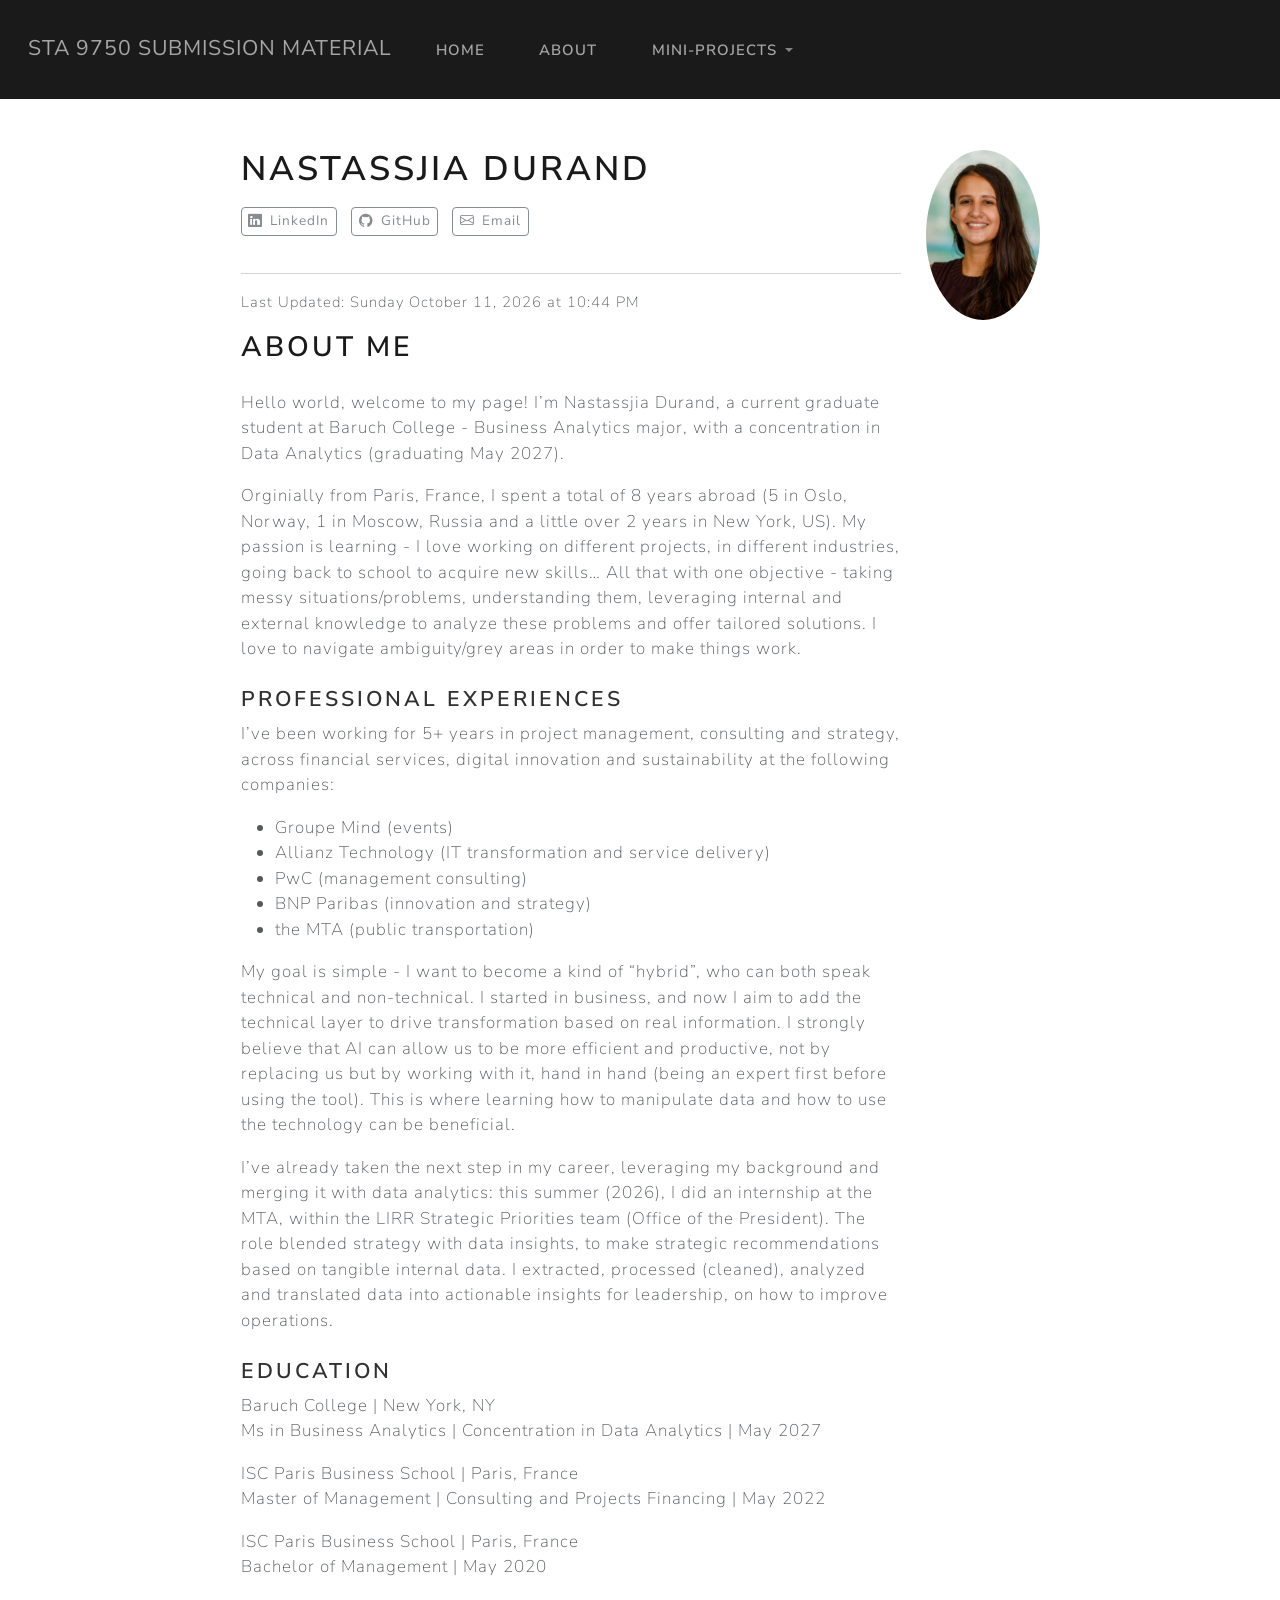
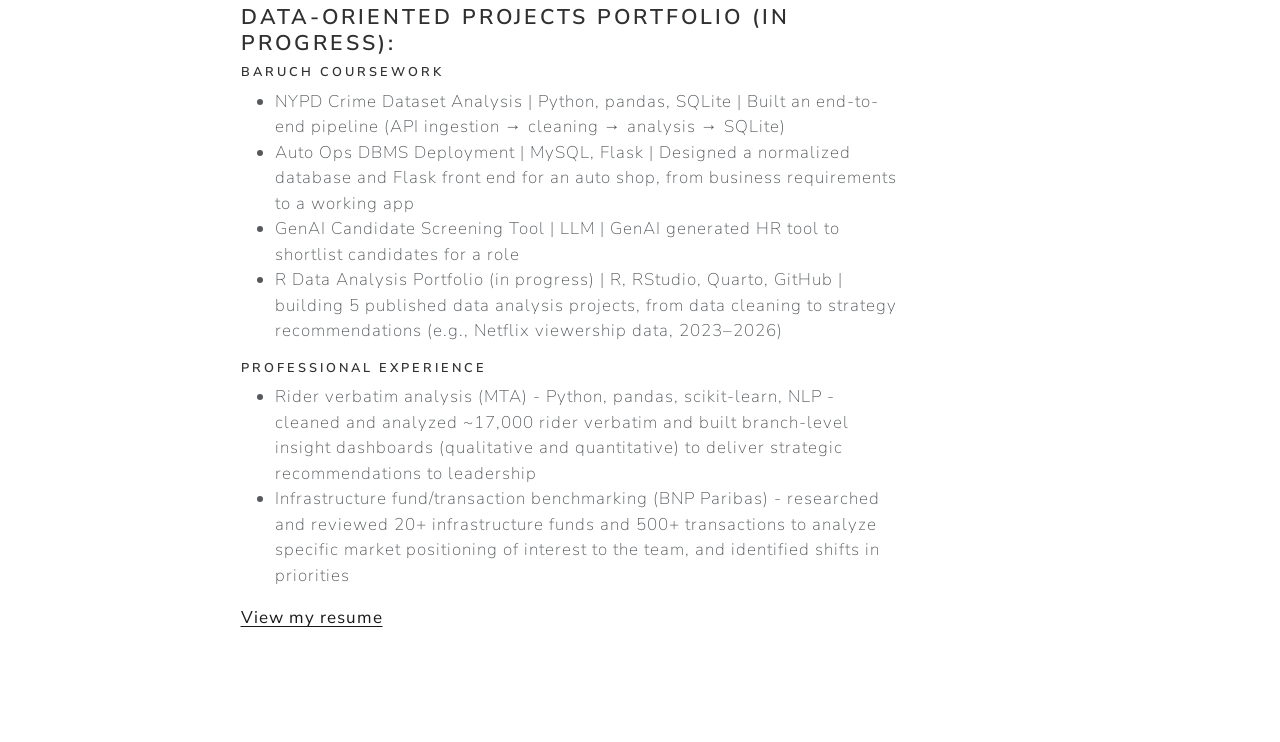
==== docs/about.html @ 4a9d37eb "Render all update" ====
<!DOCTYPE html>
<html xmlns="http://www.w3.org/1999/xhtml" lang="en" xml:lang="en"><head>

<meta charset="utf-8">
<meta name="generator" content="quarto-1.10.18">

<meta name="viewport" content="width=device-width, initial-scale=1.0, user-scalable=yes">


<title>Nastassjia Durand – STA 9750 Submission Material</title>
<style>
/* Default styles provided by pandoc.
** See https://pandoc.org/MANUAL.html#variables-for-html for config info.
*/
span.smallcaps{font-variant: small-caps;}
div.columns{display: flex; gap: 1.5em;}
div.column{flex: auto;}
@media screen {
div.columns{gap: min(4vw, 1.5em);}
div.column{overflow-x: auto;}
}
div.hanging-indent{margin-left: 1.5em; text-indent: -1.5em;}
ul.task-list{list-style: none;}
ul.task-list li input[type="checkbox"] {
  width: 0.8em;
  margin: 0 0.8em 0.2em -1em; /* quarto-specific, see https://github.com/quarto-dev/quarto-cli/issues/4556 */ 
  vertical-align: middle;
}
</style>


<script src="site_libs/quarto-nav/quarto-nav.js"></script>
<script src="site_libs/quarto-nav/headroom.min.js"></script>
<script src="site_libs/clipboard/clipboard.min.js"></script>
<script src="site_libs/quarto-search/autocomplete.umd.js"></script>
<script src="site_libs/quarto-search/fuse.min.js"></script>
<script src="site_libs/quarto-search/quarto-search.js"></script>
<meta name="quarto:offset" content="./">
<link href="./images/favicon.png" rel="icon" type="image/png">
<script src="site_libs/quarto-html/quarto.js" type="module"></script>
<script src="site_libs/quarto-html/tabsets/tabsets.js" type="module"></script>
<script src="site_libs/quarto-html/popper.min.js"></script>
<script src="site_libs/quarto-html/tippy.umd.min.js"></script>
<link href="site_libs/quarto-html/tippy.css" rel="stylesheet">
<link href="site_libs/quarto-html/quarto-syntax-highlighting-64a204ab8560d761af7679ceaba22944.css" rel="stylesheet" id="quarto-text-highlighting-styles">
<script src="site_libs/bootstrap/bootstrap.min.js"></script>
<link href="site_libs/bootstrap/bootstrap-icons.css" rel="stylesheet">
<link href="site_libs/bootstrap/bootstrap-8c4e51ebe7933603b7defc43fe25e84c.min.css" rel="stylesheet" append-hash="true" id="quarto-bootstrap" data-mode="light">
<script id="quarto-search-options" type="application/json">{
  "location": "navbar",
  "copy-button": false,
  "collapse-after": 3,
  "panel-placement": "end",
  "type": "overlay",
  "limit": 50,
  "keyboard-shortcut": [
    "f",
    "/",
    "s"
  ],
  "show-item-context": false,
  "language": {
    "search-no-results-text": "No results",
    "search-matching-documents-text": "matching documents",
    "search-copy-link-title": "Copy link to search",
    "search-hide-matches-text": "Hide additional matches",
    "search-more-match-text": "more match in this document",
    "search-more-matches-text": "more matches in this document",
    "search-clear-button-title": "Clear",
    "search-text-placeholder": "",
    "search-detached-cancel-button-title": "Cancel",
    "search-submit-button-title": "Submit",
    "search-label": "Search"
  }
}</script>
<style>
  strong, b { font-weight: 900; }
   h2.small-heading, h3.small-heading { font-size: 1.1rem !important; }
</style>


</head>

<body class="nav-fixed fullcontent quarto-light">

<div id="quarto-search-results"></div>
  <header id="quarto-header" class="headroom fixed-top">
    <nav class="navbar navbar-expand-lg " data-bs-theme="dark">
      <div class="navbar-container container-fluid">
      <div class="navbar-brand-container mx-auto">
    <a class="navbar-brand" href="./index.html">
    <span class="navbar-title">STA 9750 Submission Material</span>
    </a>
  </div>
          <button class="navbar-toggler" type="button" data-bs-toggle="collapse" data-bs-target="#navbarCollapse" aria-controls="navbarCollapse" role="menu" aria-expanded="false" aria-label="Toggle navigation" onclick="if (window.quartoToggleHeadroom) { window.quartoToggleHeadroom(); }">
  <span class="navbar-toggler-icon"></span>
</button>
          <div class="collapse navbar-collapse" id="navbarCollapse">
            <ul class="navbar-nav navbar-nav-scroll me-auto">
  <li class="nav-item">
    <a class="nav-link" href="./index.html"> 
<span class="menu-text">Home</span></a>
  </li>  
  <li class="nav-item">
    <a class="nav-link active" href="./about.html" aria-current="page"> 
<span class="menu-text">About</span></a>
  </li>  
  <li class="nav-item dropdown ">
    <a class="nav-link dropdown-toggle" href="#" id="nav-menu-mini-projects" role="link" data-bs-toggle="dropdown" aria-expanded="false">
 <span class="menu-text">Mini-Projects</span>
    </a>
    <ul class="dropdown-menu" aria-labelledby="nav-menu-mini-projects">    
        <li>
    <a class="dropdown-item" href="./mp01.html">
 <span class="dropdown-text">Mini-Project 1</span></a>
  </li>  
        <li>
    <a class="dropdown-item" href="./mp02.html">
 <span class="dropdown-text">Mini-Project 2</span></a>
  </li>  
        <li>
    <a class="dropdown-item" href="./mp03.html">
 <span class="dropdown-text">Mini-Project 3</span></a>
  </li>  
        <li>
    <a class="dropdown-item" href="./mp04.html">
 <span class="dropdown-text">Mini-Project 4</span></a>
  </li>  
    </ul>
  </li>
</ul>
          </div> <!-- /navcollapse -->
            <div class="quarto-navbar-tools">
</div>
      </div> <!-- /container-fluid -->
    </nav>
</header>
<!-- content -->
<div id="quarto-content" class="quarto-container page-columns page-rows-contents page-layout-article page-navbar">
<!-- sidebar -->
<!-- margin-sidebar -->
    
<!-- main -->
<div class="quarto-about-solana column-body">
  <div class="about-entity">
    <div class="entity-contents">
      <header id="title-block-header" class="quarto-title-block default">
<div class="quarto-title">
<h1 class="title">Nastassjia Durand</h1>
</div>
<div class="quarto-title-meta">
  </div>
</header> <div class="about-links">
  <a href="https://www.linkedin.com/in/nastassjiadurand" class="about-link" rel="" target="">
    <i class="bi bi-linkedin"></i>
     <span class="about-link-text">LinkedIn</span>
  </a>
  <a href="https://github.com/nd-10036" class="about-link" rel="" target="">
    <i class="bi bi-github"></i>
     <span class="about-link-text">GitHub</span>
  </a>
  <a href="mailto:nasta.durand@gmail.com" class="about-link" rel="" target="">
    <i class="bi bi-envelope"></i>
     <span class="about-link-text">Email</span>
  </a>
</div>
      <div class="about-contents"><main class="content" id="quarto-document-content">
<hr>
<div class="small">
<p>Last Updated: Sunday October 11, 2026 at 10:44 PM</p>
</div>
<section id="about-me" class="level2" style="text-align: left">
<h2 data-anchor-id="about-me">About me</h2>
<p>Hello world, welcome to my page! I’m Nastassjia Durand, a current graduate student at Baruch College - Business Analytics major, with a concentration in Data Analytics (graduating May 2027).</p>
<p>Orginially from Paris, France, I spent a total of 8 years abroad (5 in Oslo, Norway, 1 in Moscow, Russia and a little over 2 years in New York, US). My passion is learning - I love working on different projects, in different industries, going back to school to acquire new skills… All that with one objective - taking messy situations/problems, understanding them, leveraging internal and external knowledge to analyze these problems and offer tailored solutions. I love to navigate ambiguity/grey areas in order to make things work.</p>
<section id="professional-experiences" class="level4">
<h4 data-anchor-id="professional-experiences">Professional experiences</h4>
<p>I’ve been working for 5+ years in project management, consulting and strategy, across financial services, digital innovation and sustainability at the following companies:</p>
<ul>
<li>Groupe Mind (events)<br>
</li>
<li>Allianz Technology (IT transformation and service delivery)<br>
</li>
<li>PwC (management consulting)<br>
</li>
<li>BNP Paribas (innovation and strategy)<br>
</li>
<li>the MTA (public transportation)<br>
</li>
</ul>
<p>My goal is simple - I want to become a kind of “hybrid”, who can both speak technical and non-technical. I started in business, and now I aim to add the technical layer to drive transformation based on real information. I strongly believe that AI can allow us to be more efficient and productive, not by replacing us but by working with it, hand in hand (being an expert first before using the tool). This is where learning how to manipulate data and how to use the technology can be beneficial.</p>
<p>I’ve already taken the next step in my career, leveraging my background and merging it with data analytics: this summer (2026), I did an internship at the MTA, within the LIRR Strategic Priorities team (Office of the President). The role blended strategy with data insights, to make strategic recommendations based on tangible internal data. I extracted, processed (cleaned), analyzed and translated data into actionable insights for leadership, on how to improve operations.</p>
</section>
<section id="education" class="level4">
<h4 data-anchor-id="education">Education</h4>
<p>Baruch College | New York, NY<br>
Ms in Business Analytics | Concentration in Data Analytics | May 2027</p>
<p>ISC Paris Business School | Paris, France<br>
Master of Management | Consulting and Projects Financing | May 2022</p>
<p>ISC Paris Business School | Paris, France<br>
Bachelor of Management | May 2020</p>
</section>
<section id="data-oriented-projects-portfolio-in-progress" class="level4">
<h4 data-anchor-id="data-oriented-projects-portfolio-in-progress">Data-Oriented Projects Portfolio (in progress):</h4>
<section id="baruch-coursework" class="level6">
<h6 data-anchor-id="baruch-coursework">Baruch Coursework</h6>
<ul>
<li>NYPD Crime Dataset Analysis | Python, pandas, SQLite | Built an end-to-end pipeline (API ingestion → cleaning → analysis → SQLite)<br>
</li>
<li>Auto Ops DBMS Deployment | MySQL, Flask | Designed a normalized database and Flask front end for an auto shop, from business requirements to a working app<br>
</li>
<li>GenAI Candidate Screening Tool | LLM | GenAI generated HR tool to shortlist candidates for a role<br>
</li>
<li>R Data Analysis Portfolio (in progress) | R, RStudio, Quarto, GitHub | building 5 published data analysis projects, from data cleaning to strategy recommendations (e.g., Netflix viewership data, 2023–2026)</li>
</ul>
</section>
<section id="professional-experience" class="level6">
<h6 data-anchor-id="professional-experience">Professional Experience</h6>
<ul>
<li>Rider verbatim analysis (MTA) - Python, pandas, scikit-learn, NLP - cleaned and analyzed ~17,000 rider verbatim and built branch-level insight dashboards (qualitative and quantitative) to deliver strategic recommendations to leadership<br>
</li>
<li>Infrastructure fund/transaction benchmarking (BNP Paribas) - researched and reviewed 20+ infrastructure funds and 500+ transactions to analyze specific market positioning of interest to the team, and identified shifts in priorities<br>
</li>
</ul>
<p><a href="https://drive.google.com/file/d/1dnv0r7P2SC_PIpQ0gcT9UW98lH2Nr4CN/view?usp=sharing">View my resume</a></p>
</section>
</section>
</section>


</main></div>
    </div>
    <img src="images/headshot.jpg" class="about-image
  round " style="height: 10em; width: 10em;">
  </div>
</div>
 <!-- /main -->
<script id="quarto-html-after-body" type="application/javascript">
  window.document.addEventListener("DOMContentLoaded", function (event) {
    const isCodeAnnotation = (el) => {
      for (const clz of el.classList) {
        if (clz.startsWith('code-annotation-')) {                     
          return true;
        }
      }
      return false;
    }
    const onCopySuccess = function(e) {
      // button target
      const button = e.trigger;
      // don't keep focus
      button.blur();
      // flash "checked"
      button.classList.add('code-copy-button-checked');
      var currentTitle = button.getAttribute("title");
      button.setAttribute("title", "Copied!");
      let tooltip;
      if (window.bootstrap) {
        button.setAttribute("data-bs-toggle", "tooltip");
        button.setAttribute("data-bs-placement", "left");
        button.setAttribute("data-bs-title", "Copied!");
        tooltip = new bootstrap.Tooltip(button, 
          { trigger: "manual", 
            customClass: "code-copy-button-tooltip",
            offset: [0, -8]});
        tooltip.show();    
      }
      setTimeout(function() {
        if (tooltip) {
          tooltip.hide();
          button.removeAttribute("data-bs-title");
          button.removeAttribute("data-bs-toggle");
          button.removeAttribute("data-bs-placement");
        }
        button.setAttribute("title", currentTitle);
        button.classList.remove('code-copy-button-checked');
      }, 1000);
      // clear code selection
      e.clearSelection();
    }
    const getTextToCopy = function(trigger) {
      const outerScaffold = trigger.parentElement.cloneNode(true);
      const codeEl = outerScaffold.querySelector('code');
      for (const childEl of codeEl.children) {
        if (isCodeAnnotation(childEl)) {
          childEl.remove();
        }
      }
      return codeEl.innerText;
    }
    const clipboard = new window.ClipboardJS('.code-copy-button:not([data-in-quarto-modal])', {
      text: getTextToCopy
    });
    clipboard.on('success', onCopySuccess);
    if (window.document.getElementById('quarto-embedded-source-code-modal')) {
      const clipboardModal = new window.ClipboardJS('.code-copy-button[data-in-quarto-modal]', {
        text: getTextToCopy,
        container: window.document.getElementById('quarto-embedded-source-code-modal')
      });
      clipboardModal.on('success', onCopySuccess);
    }
      var localhostRegex = new RegExp(/^(?:http|https):\/\/localhost\:?[0-9]*\//);
      var mailtoRegex = new RegExp(/^mailto:/);
        var filterRegex = new RegExp("https:\/\/nd-10036\.github\.io\/STA9750-2026-FALL\/");
      var isInternal = (href) => {
          return filterRegex.test(href) || localhostRegex.test(href) || mailtoRegex.test(href);
      }
      // Inspect non-navigation links and adorn them if external
     var links = window.document.querySelectorAll('a[href]:not(.nav-link):not(.navbar-brand):not(.toc-action):not(.sidebar-link):not(.sidebar-item-toggle):not(.pagination-link):not(.no-external):not([aria-hidden]):not(.dropdown-item):not(.quarto-navigation-tool):not(.about-link)');
      for (var i=0; i<links.length; i++) {
        const link = links[i];
        if (!isInternal(link.href)) {
          // undo the damage that might have been done by quarto-nav.js in the case of
          // links that we want to consider external
          if (link.dataset.originalHref !== undefined) {
            link.href = link.dataset.originalHref;
          }
        }
      }
    function tippyHover(el, contentFn, onTriggerFn, onUntriggerFn) {
      const config = {
        allowHTML: true,
        maxWidth: 500,
        delay: 100,
        arrow: false,
        appendTo: function(el) {
            return el.parentElement;
        },
        interactive: true,
        interactiveBorder: 10,
        theme: 'quarto',
        placement: 'bottom-start',
      };
      if (contentFn) {
        config.content = contentFn;
      }
      if (onTriggerFn) {
        config.onTrigger = onTriggerFn;
      }
      if (onUntriggerFn) {
        config.onUntrigger = onUntriggerFn;
      }
      window.tippy(el, config); 
    }
    const noterefs = window.document.querySelectorAll('a[role="doc-noteref"]');
    for (var i=0; i<noterefs.length; i++) {
      const ref = noterefs[i];
      tippyHover(ref, function() {
        // use id or data attribute instead here
        let href = ref.getAttribute('data-footnote-href') || ref.getAttribute('href');
        try { href = new URL(href).hash; } catch {}
        const id = href.replace(/^#\/?/, "");
        const note = window.document.getElementById(id);
        if (note) {
          return note.innerHTML;
        } else {
          return "";
        }
      });
    }
    const xrefs = window.document.querySelectorAll('a.quarto-xref');
    const processXRef = (id, note) => {
      // Strip column container classes
      const stripColumnClz = (el) => {
        el.classList.remove("page-full", "page-columns");
        if (el.children) {
          for (const child of el.children) {
            stripColumnClz(child);
          }
        }
      }
      stripColumnClz(note)
      if (id === null || id.startsWith('sec-')) {
        // Special case sections, only their first couple elements
        const container = document.createElement("div");
        if (note.children && note.children.length > 2) {
          container.appendChild(note.children[0].cloneNode(true));
          for (let i = 1; i < note.children.length; i++) {
            const child = note.children[i];
            if (child.tagName === "P" && child.innerText === "") {
              continue;
            } else {
              container.appendChild(child.cloneNode(true));
              break;
            }
          }
          if (window.Quarto?.typesetMath) {
            window.Quarto.typesetMath(container);
          }
          return container.innerHTML
        } else {
          if (window.Quarto?.typesetMath) {
            window.Quarto.typesetMath(note);
          }
          return note.innerHTML;
        }
      } else {
        // Remove any anchor links if they are present
        const anchorLink = note.querySelector('a.anchorjs-link');
        if (anchorLink) {
          anchorLink.remove();
        }
        if (window.Quarto?.typesetMath) {
          window.Quarto.typesetMath(note);
        }
        if (note.classList.contains("callout")) {
          return note.outerHTML;
        } else {
          return note.innerHTML;
        }
      }
    }
    for (var i=0; i<xrefs.length; i++) {
      const xref = xrefs[i];
      tippyHover(xref, undefined, function(instance) {
        instance.disable();
        let url = xref.getAttribute('href');
        let hash = undefined; 
        if (url.startsWith('#')) {
          hash = url;
        } else {
          try { hash = new URL(url).hash; } catch {}
        }
        if (hash) {
          const id = hash.replace(/^#\/?/, "");
          const note = window.document.getElementById(id);
          if (note !== null) {
            try {
              const html = processXRef(id, note.cloneNode(true));
              instance.setContent(html);
            } finally {
              instance.enable();
              instance.show();
            }
          } else {
            // See if we can fetch this
            fetch(url.split('#')[0])
            .then(res => res.text())
            .then(html => {
              const parser = new DOMParser();
              const htmlDoc = parser.parseFromString(html, "text/html");
              const note = htmlDoc.getElementById(id);
              if (note !== null) {
                const html = processXRef(id, note);
                instance.setContent(html);
              } 
            }).finally(() => {
              instance.enable();
              instance.show();
            });
          }
        } else {
          // See if we can fetch a full url (with no hash to target)
          // This is a special case and we should probably do some content thinning / targeting
          fetch(url)
          .then(res => res.text())
          .then(html => {
            const parser = new DOMParser();
            const htmlDoc = parser.parseFromString(html, "text/html");
            const note = htmlDoc.querySelector('main.content');
            if (note !== null) {
              // This should only happen for chapter cross references
              // (since there is no id in the URL)
              // remove the first header
              if (note.children.length > 0 && note.children[0].tagName === "HEADER") {
                note.children[0].remove();
              }
              const html = processXRef(null, note);
              instance.setContent(html);
            } 
          }).finally(() => {
            instance.enable();
            instance.show();
          });
        }
      }, function(instance) {
      });
    }
        let selectedAnnoteEl;
        const selectorForAnnotation = ( cell, annotation) => {
          let cellAttr = 'data-code-cell="' + cell + '"';
          let lineAttr = 'data-code-annotation="' +  annotation + '"';
          const selector = 'span[' + cellAttr + '][' + lineAttr + ']';
          return selector;
        }
        const selectCodeLines = (annoteEl) => {
          const doc = window.document;
          const targetCell = annoteEl.getAttribute("data-target-cell");
          const targetAnnotation = annoteEl.getAttribute("data-target-annotation");
          const annoteSpan = window.document.querySelector(selectorForAnnotation(targetCell, targetAnnotation));
          const lines = annoteSpan.getAttribute("data-code-lines").split(",");
          const lineIds = lines.map((line) => {
            return targetCell + "-" + line;
          })
          let top = null;
          let height = null;
          let parent = null;
          if (lineIds.length > 0) {
              //compute the position of the single el (top and bottom and make a div)
              const el = window.document.getElementById(lineIds[0]);
              top = el.offsetTop;
              height = el.offsetHeight;
              parent = el.parentElement.parentElement;
            if (lineIds.length > 1) {
              const lastEl = window.document.getElementById(lineIds[lineIds.length - 1]);
              const bottom = lastEl.offsetTop + lastEl.offsetHeight;
              height = bottom - top;
            }
            if (top !== null && height !== null && parent !== null) {
              // cook up a div (if necessary) and position it 
              let div = window.document.getElementById("code-annotation-line-highlight");
              if (div === null) {
                div = window.document.createElement("div");
                div.setAttribute("id", "code-annotation-line-highlight");
                div.style.position = 'absolute';
                parent.appendChild(div);
              }
              div.style.top = top - 2 + "px";
              div.style.height = height + 4 + "px";
              div.style.left = 0;
              let gutterDiv = window.document.getElementById("code-annotation-line-highlight-gutter");
              if (gutterDiv === null) {
                gutterDiv = window.document.createElement("div");
                gutterDiv.setAttribute("id", "code-annotation-line-highlight-gutter");
                gutterDiv.style.position = 'absolute';
                const codeCell = window.document.getElementById(targetCell);
                const gutter = codeCell.querySelector('.code-annotation-gutter');
                gutter.appendChild(gutterDiv);
              }
              gutterDiv.style.top = top - 2 + "px";
              gutterDiv.style.height = height + 4 + "px";
            }
            selectedAnnoteEl = annoteEl;
          }
        };
        const unselectCodeLines = () => {
          const elementsIds = ["code-annotation-line-highlight", "code-annotation-line-highlight-gutter"];
          elementsIds.forEach((elId) => {
            const div = window.document.getElementById(elId);
            if (div) {
              div.remove();
            }
          });
          selectedAnnoteEl = undefined;
        };
          // Handle positioning of the toggle
      window.addEventListener(
        "resize",
        throttle(() => {
          elRect = undefined;
          if (selectedAnnoteEl) {
            selectCodeLines(selectedAnnoteEl);
          }
        }, 10)
      );
      function throttle(fn, ms) {
      let throttle = false;
      let timer;
        return (...args) => {
          if(!throttle) { // first call gets through
              fn.apply(this, args);
              throttle = true;
          } else { // all the others get throttled
              if(timer) clearTimeout(timer); // cancel #2
              timer = setTimeout(() => {
                fn.apply(this, args);
                timer = throttle = false;
              }, ms);
          }
        };
      }
        // Attach click handler to the DT
        const annoteDls = window.document.querySelectorAll('dt[data-target-cell]');
        for (const annoteDlNode of annoteDls) {
          annoteDlNode.addEventListener('click', (event) => {
            const clickedEl = event.target;
            if (clickedEl !== selectedAnnoteEl) {
              unselectCodeLines();
              const activeEl = window.document.querySelector('dt[data-target-cell].code-annotation-active');
              if (activeEl) {
                activeEl.classList.remove('code-annotation-active');
              }
              selectCodeLines(clickedEl);
              clickedEl.classList.add('code-annotation-active');
            } else {
              // Unselect the line
              unselectCodeLines();
              clickedEl.classList.remove('code-annotation-active');
            }
          });
        }
    const findCites = (el) => {
      const parentEl = el.parentElement;
      if (parentEl) {
        const cites = parentEl.dataset.cites;
        if (cites) {
          return {
            el,
            cites: cites.split(' ')
          };
        } else {
          return findCites(el.parentElement)
        }
      } else {
        return undefined;
      }
    };
    var bibliorefs = window.document.querySelectorAll('a[role="doc-biblioref"]');
    for (var i=0; i<bibliorefs.length; i++) {
      const ref = bibliorefs[i];
      const citeInfo = findCites(ref);
      if (citeInfo) {
        tippyHover(citeInfo.el, function() {
          var popup = window.document.createElement('div');
          citeInfo.cites.forEach(function(cite) {
            var citeDiv = window.document.createElement('div');
            citeDiv.classList.add('hanging-indent');
            citeDiv.classList.add('csl-entry');
            var biblioDiv = window.document.getElementById('ref-' + cite);
            if (biblioDiv) {
              citeDiv.innerHTML = biblioDiv.innerHTML;
            }
            popup.appendChild(citeDiv);
          });
          return popup.innerHTML;
        });
      }
    }
  });
  </script>
</div> <!-- /content -->




</body></html>
---- docs/site_libs/quarto-html/tippy.css ----
.tippy-box[data-animation=fade][data-state=hidden]{opacity:0}[data-tippy-root]{max-width:calc(100vw - 10px)}.tippy-box{position:relative;background-color:#333;color:#fff;border-radius:4px;font-size:14px;line-height:1.4;white-space:normal;outline:0;transition-property:transform,visibility,opacity}.tippy-box[data-placement^=top]>.tippy-arrow{bottom:0}.tippy-box[data-placement^=top]>.tippy-arrow:before{bottom:-7px;left:0;border-width:8px 8px 0;border-top-color:initial;transform-origin:center top}.tippy-box[data-placement^=bottom]>.tippy-arrow{top:0}.tippy-box[data-placement^=bottom]>.tippy-arrow:before{top:-7px;left:0;border-width:0 8px 8px;border-bottom-color:initial;transform-origin:center bottom}.tippy-box[data-placement^=left]>.tippy-arrow{right:0}.tippy-box[data-placement^=left]>.tippy-arrow:before{border-width:8px 0 8px 8px;border-left-color:initial;right:-7px;transform-origin:center left}.tippy-box[data-placement^=right]>.tippy-arrow{left:0}.tippy-box[data-placement^=right]>.tippy-arrow:before{left:-7px;border-width:8px 8px 8px 0;border-right-color:initial;transform-origin:center right}.tippy-box[data-inertia][data-state=visible]{transition-timing-function:cubic-bezier(.54,1.5,.38,1.11)}.tippy-arrow{width:16px;height:16px;color:#333}.tippy-arrow:before{content:"";position:absolute;border-color:transparent;border-style:solid}.tippy-content{position:relative;padding:5px 9px;z-index:1}
---- docs/site_libs/quarto-html/quarto-syntax-highlighting-64a204ab8560d761af7679ceaba22944.css ----
/* quarto syntax highlight colors */
:root {
  --quarto-hl-ot-color: #003B4F;
  --quarto-hl-at-color: #657422;
  --quarto-hl-ss-color: #20794D;
  --quarto-hl-an-color: #5E5E5E;
  --quarto-hl-fu-color: #4758AB;
  --quarto-hl-st-color: #20794D;
  --quarto-hl-cf-color: #003B4F;
  --quarto-hl-op-color: #5E5E5E;
  --quarto-hl-er-color: #AD0000;
  --quarto-hl-bn-color: #AD0000;
  --quarto-hl-al-color: #AD0000;
  --quarto-hl-va-color: #111111;
  --quarto-hl-bu-color: inherit;
  --quarto-hl-ex-color: inherit;
  --quarto-hl-pp-color: #AD0000;
  --quarto-hl-in-color: #5E5E5E;
  --quarto-hl-vs-color: #20794D;
  --quarto-hl-wa-color: #5E5E5E;
  --quarto-hl-do-color: #5E5E5E;
  --quarto-hl-im-color: #00769E;
  --quarto-hl-ch-color: #20794D;
  --quarto-hl-dt-color: #AD0000;
  --quarto-hl-fl-color: #AD0000;
  --quarto-hl-co-color: #5E5E5E;
  --quarto-hl-cv-color: #5E5E5E;
  --quarto-hl-cn-color: #8f5902;
  --quarto-hl-sc-color: #5E5E5E;
  --quarto-hl-dv-color: #AD0000;
  --quarto-hl-kw-color: #003B4F;
}

/* other quarto variables */
:root {
  --quarto-font-monospace: SFMono-Regular, Menlo, Monaco, Consolas, "Liberation Mono", "Courier New", monospace;
}

/* syntax highlight based on Pandoc's rules */
pre > code.sourceCode > span {
  color: #003B4F;
}

code.sourceCode > span {
  color: #003B4F;
}

div.sourceCode,
div.sourceCode pre.sourceCode {
  color: #003B4F;
}

/* Normal */
code span {
  color: #003B4F;
}

/* Alert */
code span.al {
  color: #AD0000;
  font-style: inherit;
}

/* Annotation */
code span.an {
  color: #5E5E5E;
  font-style: inherit;
}

/* Attribute */
code span.at {
  color: #657422;
  font-style: inherit;
}

/* BaseN */
code span.bn {
  color: #AD0000;
  font-style: inherit;
}

/* BuiltIn */
code span.bu {
  font-style: inherit;
}

/* ControlFlow */
code span.cf {
  color: #003B4F;
  font-weight: bold;
  font-style: inherit;
}

/* Char */
code span.ch {
  color: #20794D;
  font-style: inherit;
}

/* Constant */
code span.cn {
  color: #8f5902;
  font-style: inherit;
}

/* Comment */
code span.co {
  color: #5E5E5E;
  font-style: inherit;
}

/* CommentVar */
code span.cv {
  color: #5E5E5E;
  font-style: italic;
}

/* Documentation */
code span.do {
  color: #5E5E5E;
  font-style: italic;
}

/* DataType */
code span.dt {
  color: #AD0000;
  font-style: inherit;
}

/* DecVal */
code span.dv {
  color: #AD0000;
  font-style: inherit;
}

/* Error */
code span.er {
  color: #AD0000;
  font-style: inherit;
}

/* Extension */
code span.ex {
  font-style: inherit;
}

/* Float */
code span.fl {
  color: #AD0000;
  font-style: inherit;
}

/* Function */
code span.fu {
  color: #4758AB;
  font-style: inherit;
}

/* Import */
code span.im {
  color: #00769E;
  font-style: inherit;
}

/* Information */
code span.in {
  color: #5E5E5E;
  font-style: inherit;
}

/* Keyword */
code span.kw {
  color: #003B4F;
  font-weight: bold;
  font-style: inherit;
}

/* Operator */
code span.op {
  color: #5E5E5E;
  font-style: inherit;
}

/* Other */
code span.ot {
  color: #003B4F;
  font-style: inherit;
}

/* Preprocessor */
code span.pp {
  color: #AD0000;
  font-style: inherit;
}

/* SpecialChar */
code span.sc {
  color: #5E5E5E;
  font-style: inherit;
}

/* SpecialString */
code span.ss {
  color: #20794D;
  font-style: inherit;
}

/* String */
code span.st {
  color: #20794D;
  font-style: inherit;
}

/* Variable */
code span.va {
  color: #111111;
  font-style: inherit;
}

/* VerbatimString */
code span.vs {
  color: #20794D;
  font-style: inherit;
}

/* Warning */
code span.wa {
  color: #5E5E5E;
  font-style: italic;
}

.prevent-inlining {
  content: "</";
}

/*# sourceMappingURL=9d8d5bb603a83b8298b89080a598c93b.css.map */
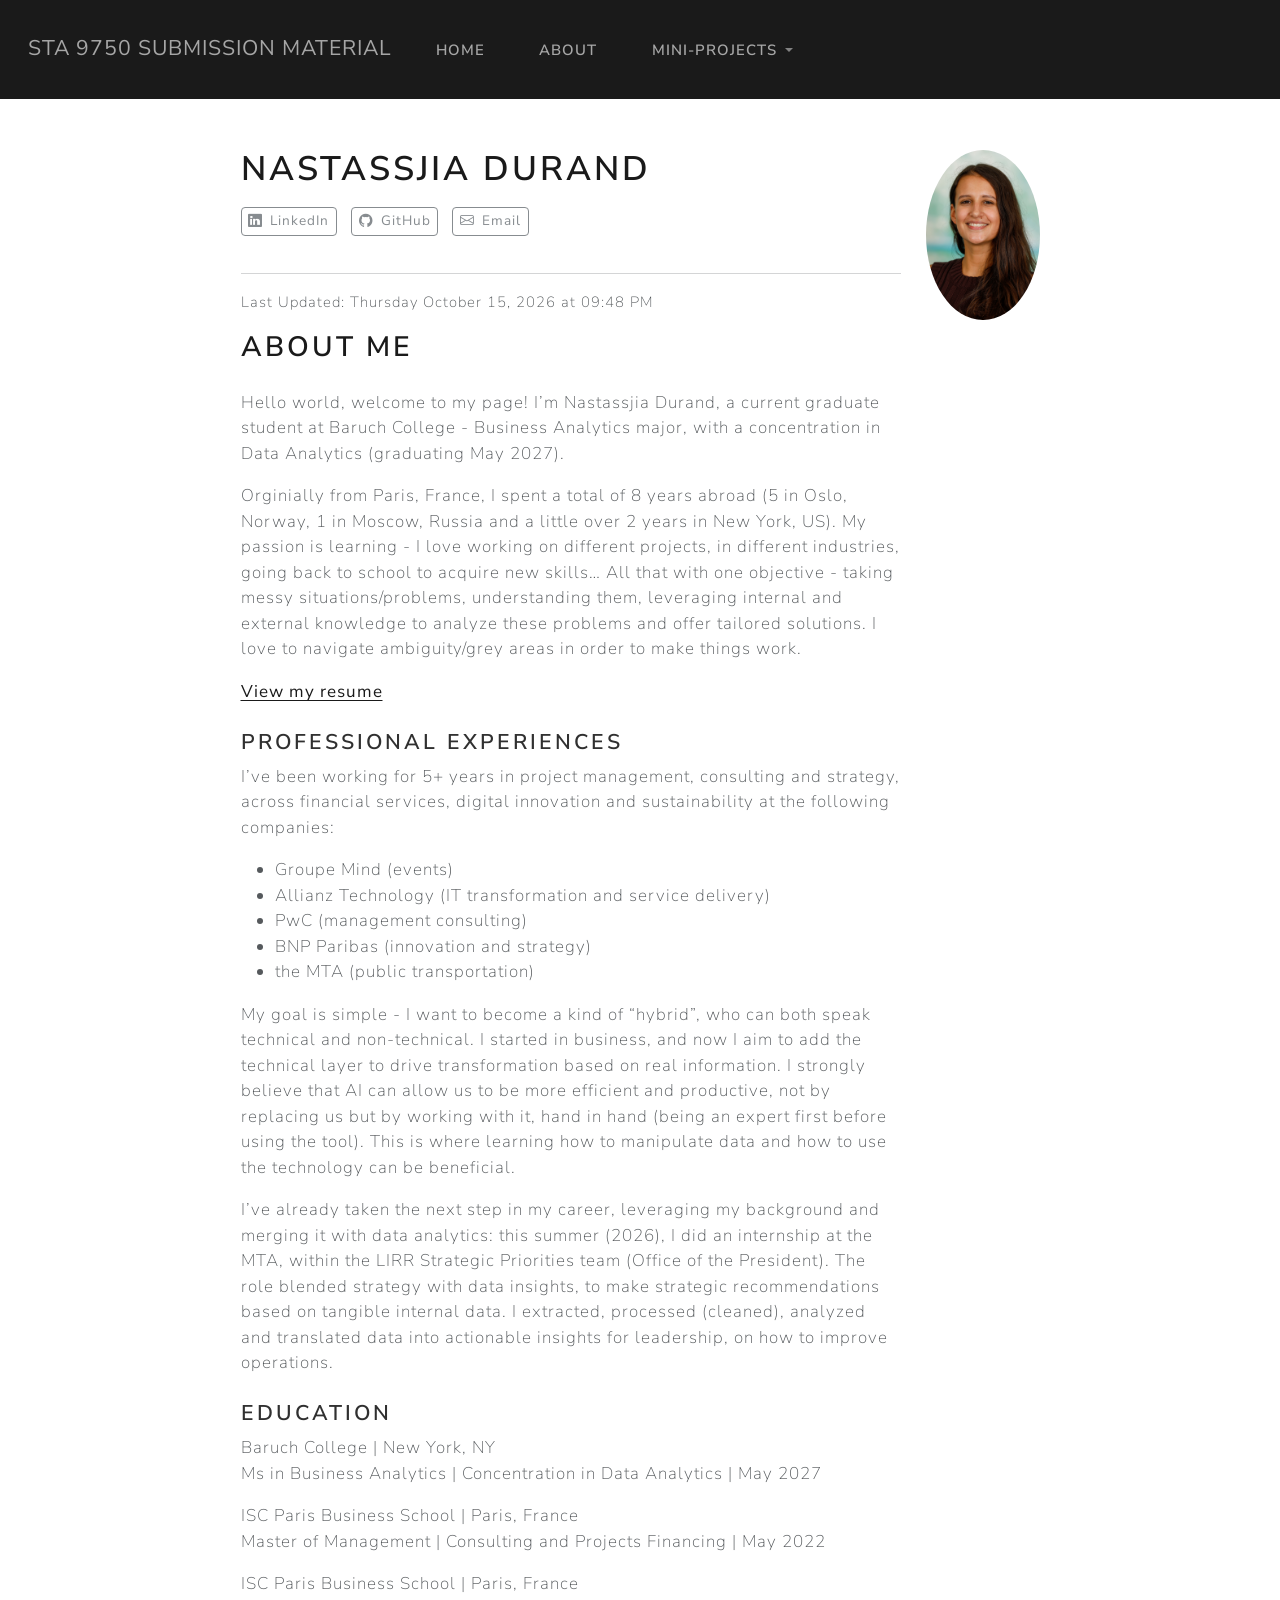
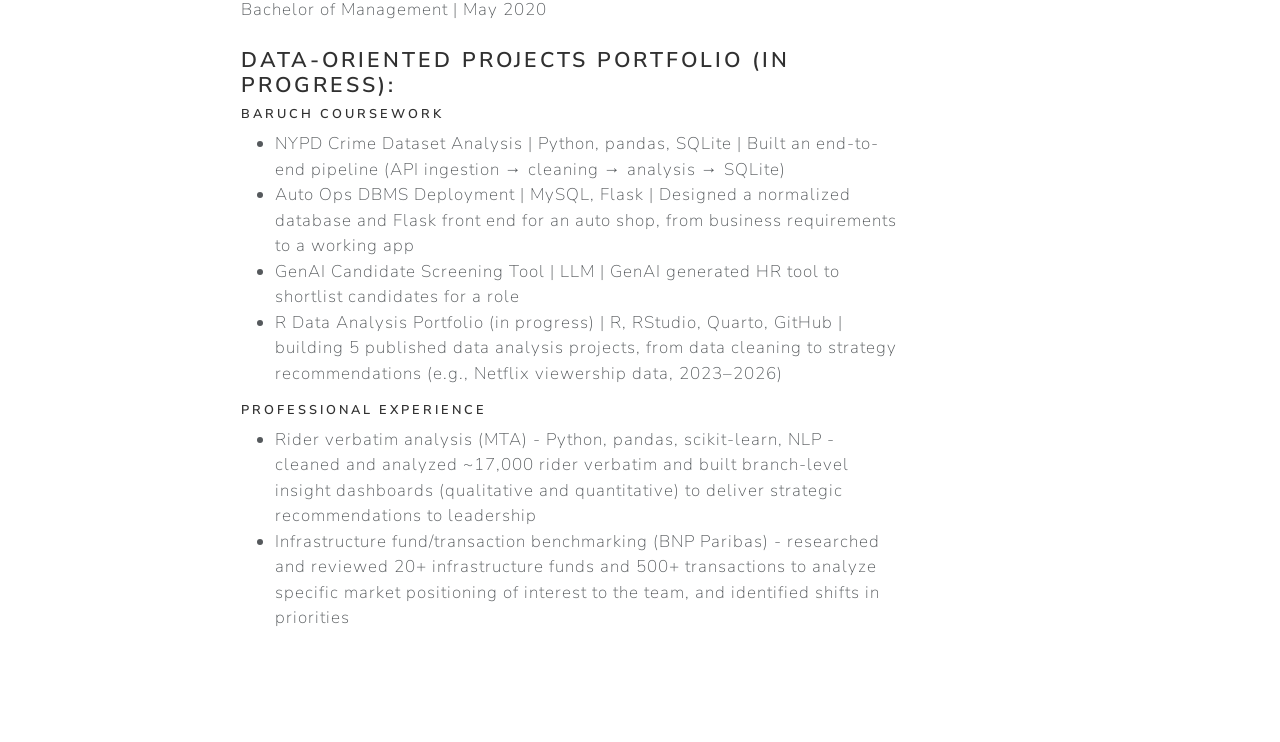
==== commit 73b4c347: "Upated index and leftovers" ====
--- a/docs/about.html
+++ b/docs/about.html
@@ -167,12 +167,13 @@
       <div class="about-contents"><main class="content" id="quarto-document-content">
 <hr>
 <div class="small">
-<p>Last Updated: Sunday October 11, 2026 at 10:44 PM</p>
+<p>Last Updated: Thursday October 15, 2026 at 09:48 PM</p>
 </div>
 <section id="about-me" class="level2" style="text-align: left">
 <h2 data-anchor-id="about-me">About me</h2>
 <p>Hello world, welcome to my page! I’m Nastassjia Durand, a current graduate student at Baruch College - Business Analytics major, with a concentration in Data Analytics (graduating May 2027).</p>
 <p>Orginially from Paris, France, I spent a total of 8 years abroad (5 in Oslo, Norway, 1 in Moscow, Russia and a little over 2 years in New York, US). My passion is learning - I love working on different projects, in different industries, going back to school to acquire new skills… All that with one objective - taking messy situations/problems, understanding them, leveraging internal and external knowledge to analyze these problems and offer tailored solutions. I love to navigate ambiguity/grey areas in order to make things work.</p>
+<p><a href="https://drive.google.com/file/d/1dnv0r7P2SC_PIpQ0gcT9UW98lH2Nr4CN/view?usp=sharing">View my resume</a></p>
 <section id="professional-experiences" class="level4">
 <h4 data-anchor-id="professional-experiences">Professional experiences</h4>
 <p>I’ve been working for 5+ years in project management, consulting and strategy, across financial services, digital innovation and sustainability at the following companies:</p>
@@ -222,7 +223,6 @@
 <li>Infrastructure fund/transaction benchmarking (BNP Paribas) - researched and reviewed 20+ infrastructure funds and 500+ transactions to analyze specific market positioning of interest to the team, and identified shifts in priorities<br>
 </li>
 </ul>
-<p><a href="https://drive.google.com/file/d/1dnv0r7P2SC_PIpQ0gcT9UW98lH2Nr4CN/view?usp=sharing">View my resume</a></p>
 </section>
 </section>
 </section>
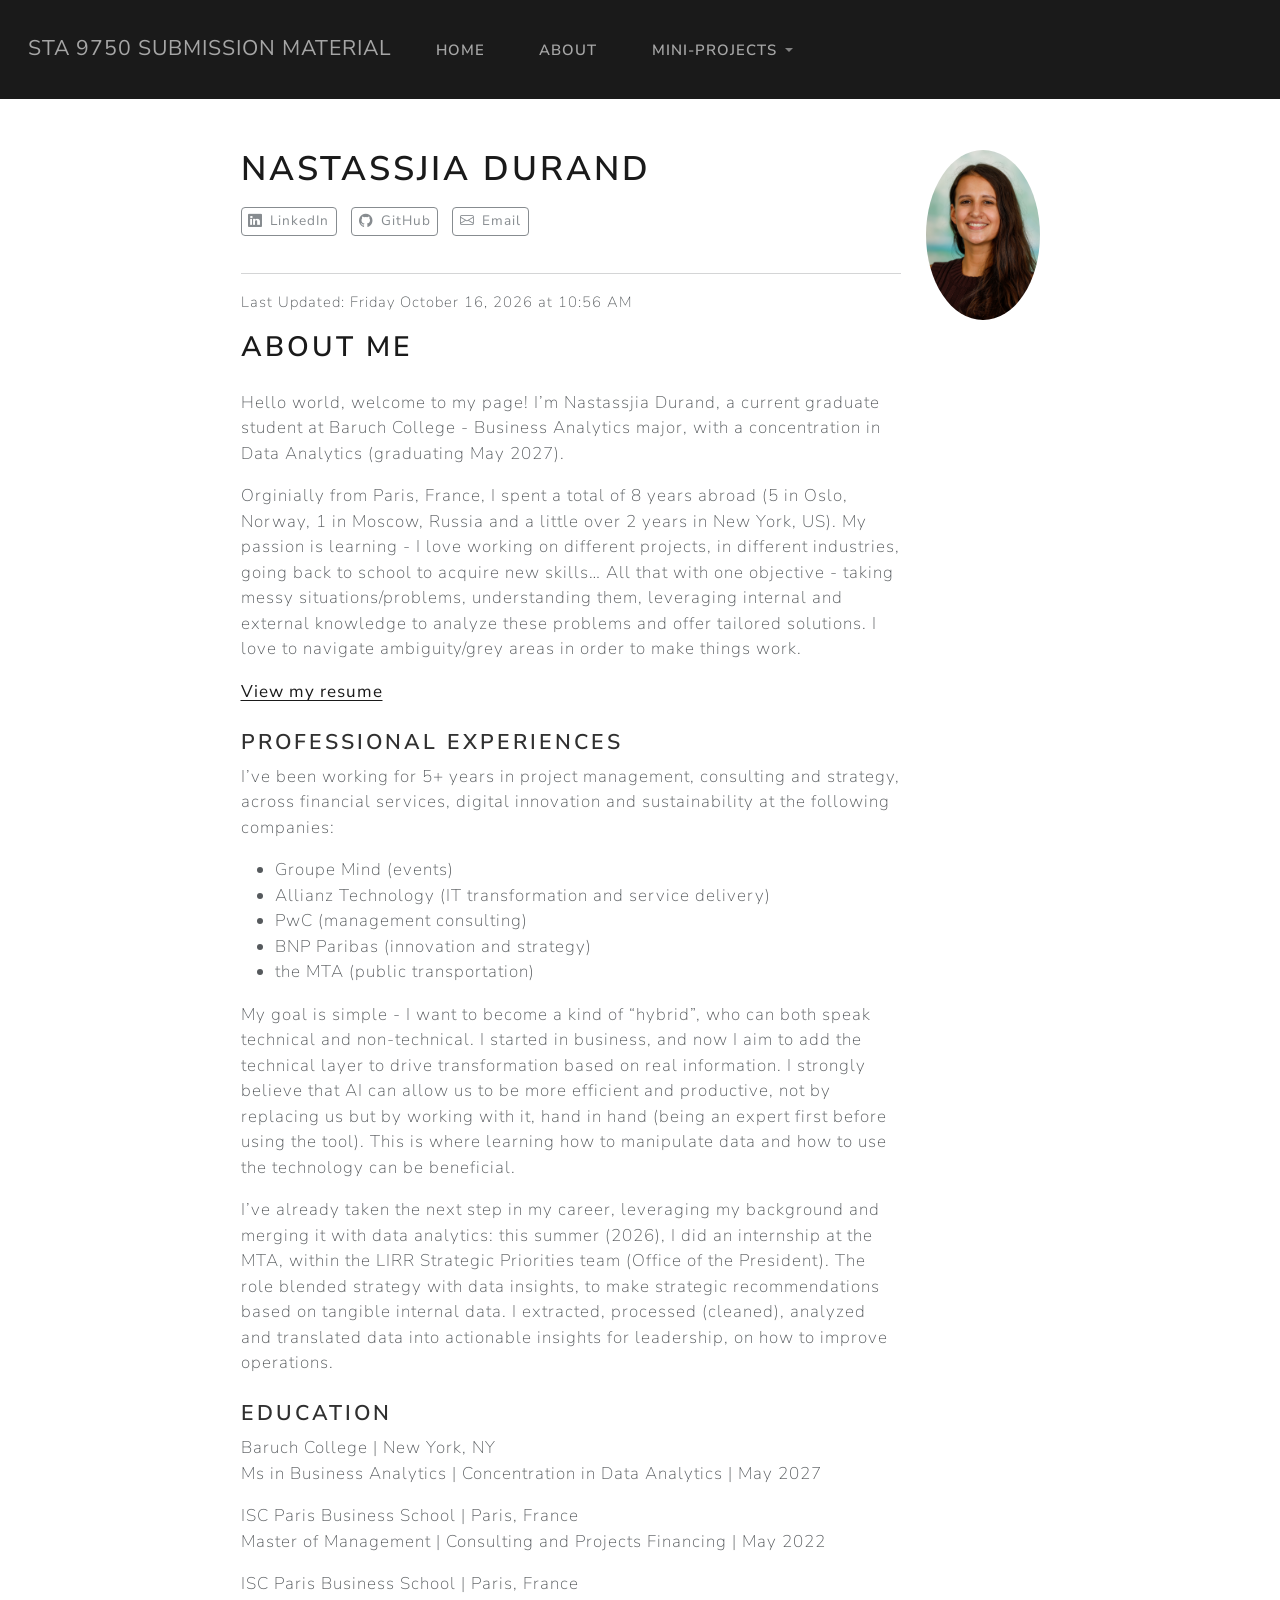
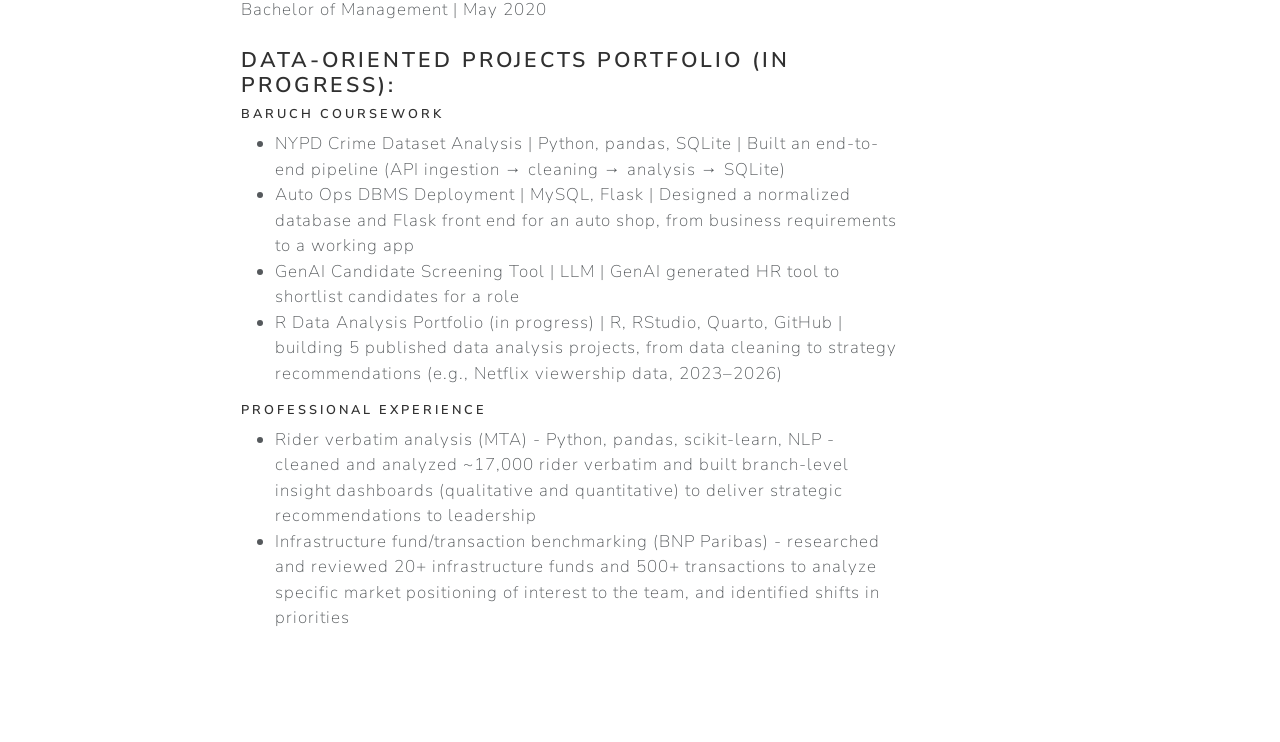
==== commit 55f618b6: "MP01 final submission" ====
--- a/docs/about.html
+++ b/docs/about.html
@@ -167,7 +167,7 @@
       <div class="about-contents"><main class="content" id="quarto-document-content">
 <hr>
 <div class="small">
-<p>Last Updated: Thursday October 15, 2026 at 09:48 PM</p>
+<p>Last Updated: Friday October 16, 2026 at 10:56 AM</p>
 </div>
 <section id="about-me" class="level2" style="text-align: left">
 <h2 data-anchor-id="about-me">About me</h2>
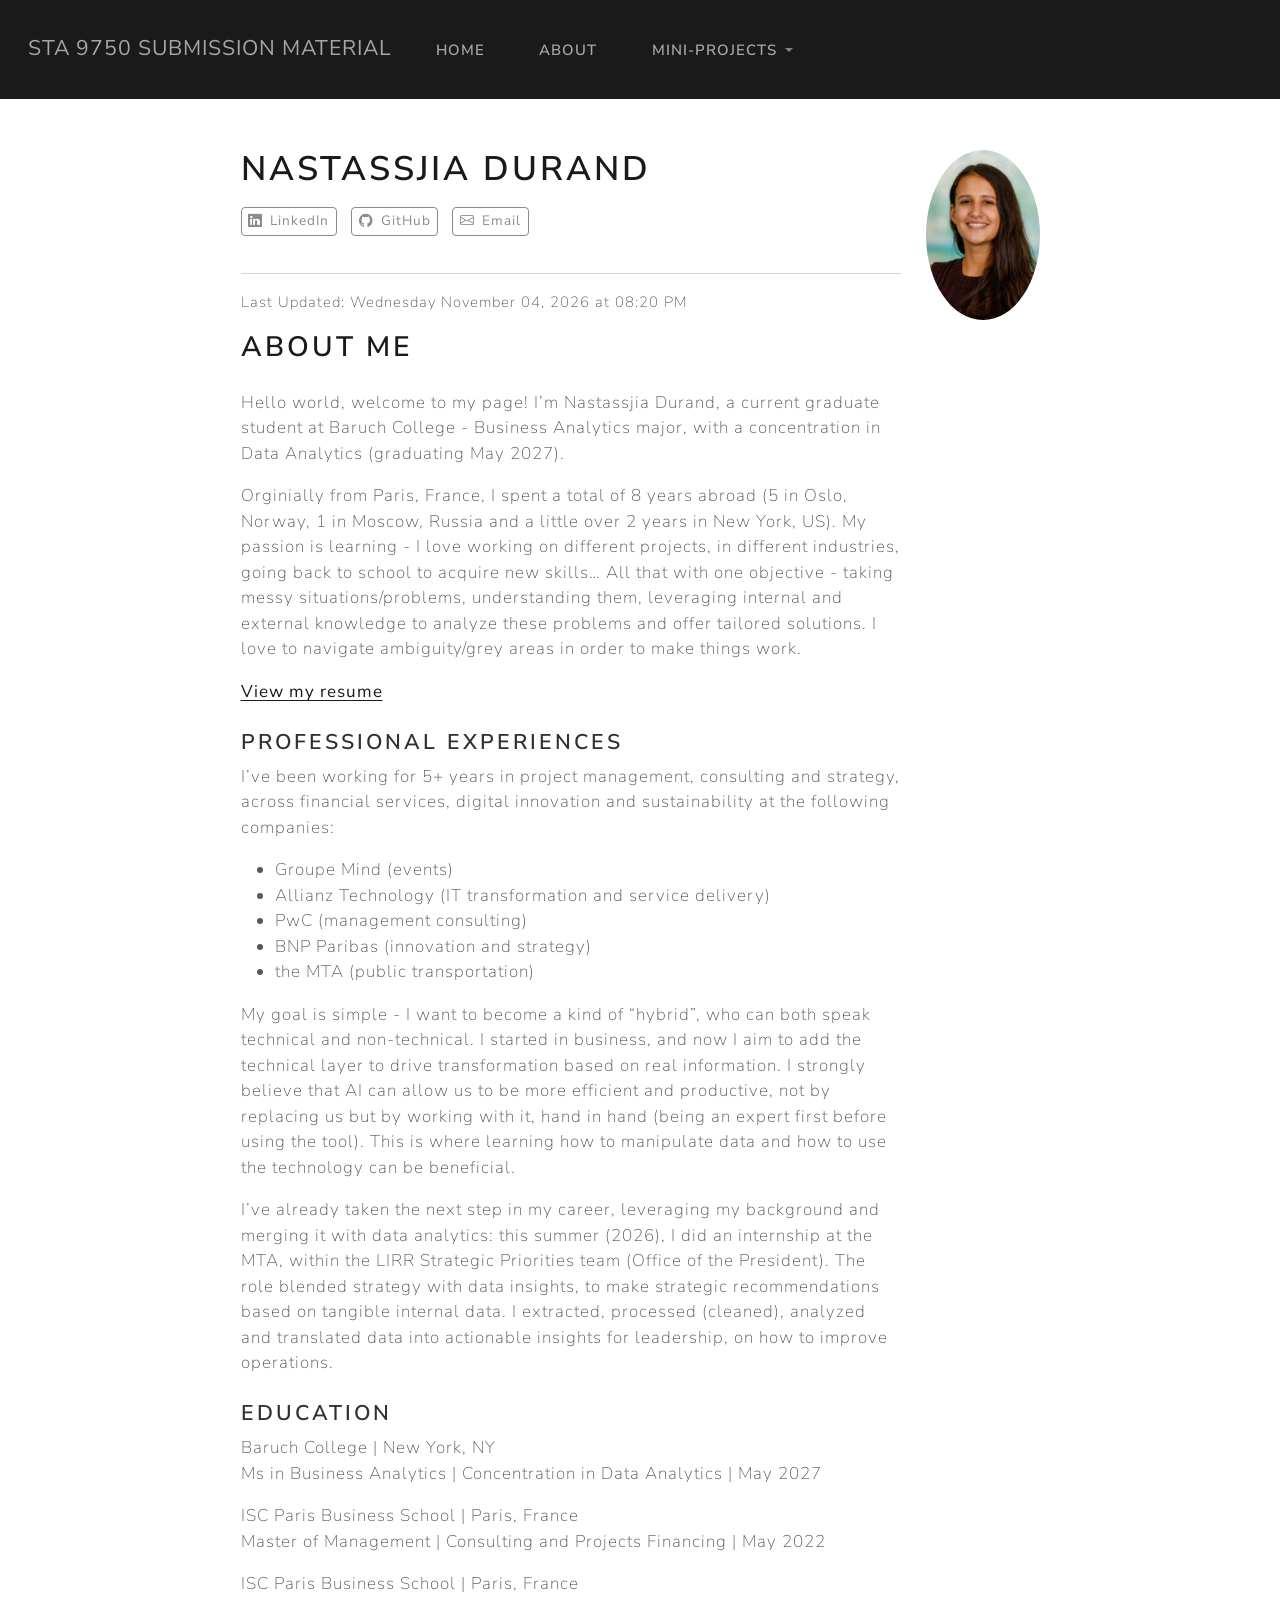
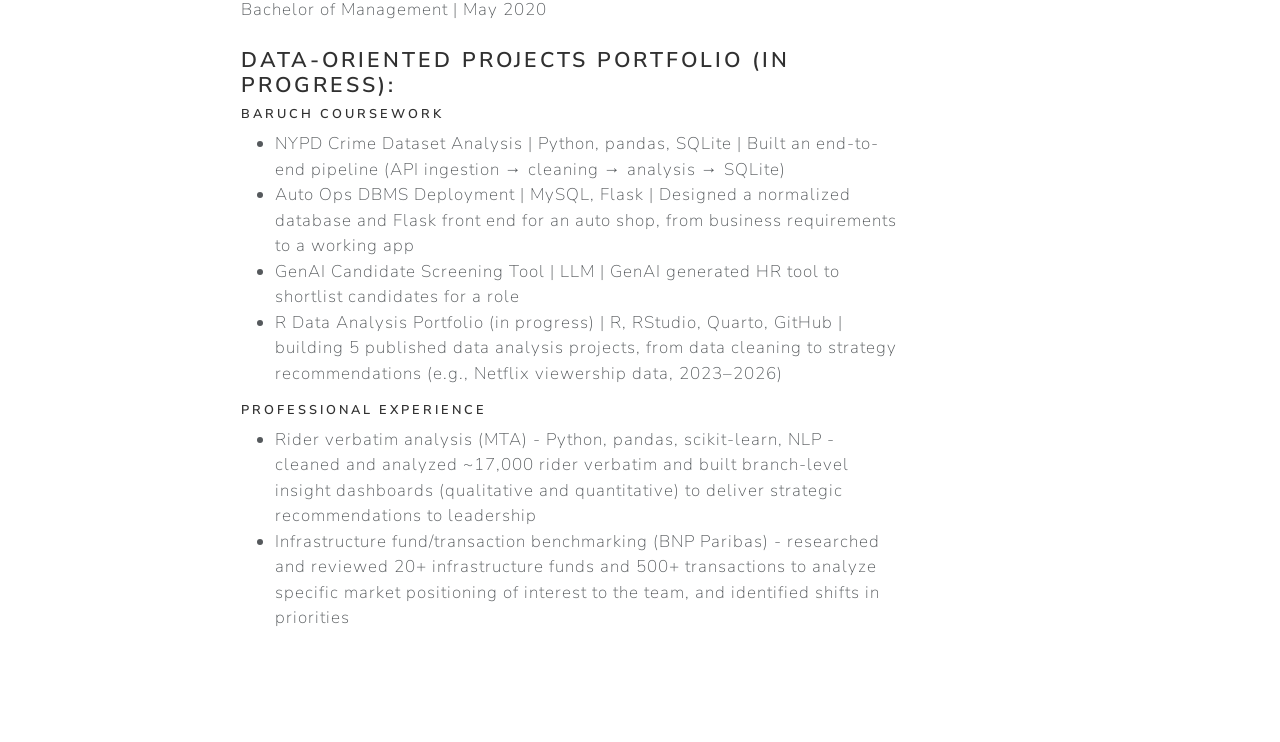
==== commit 33e87970: "MP02 hard commit" ====
--- a/docs/about.html
+++ b/docs/about.html
@@ -167,7 +167,7 @@
       <div class="about-contents"><main class="content" id="quarto-document-content">
 <hr>
 <div class="small">
-<p>Last Updated: Friday October 16, 2026 at 10:56 AM</p>
+<p>Last Updated: Wednesday November 04, 2026 at 08:20 PM</p>
 </div>
 <section id="about-me" class="level2" style="text-align: left">
 <h2 data-anchor-id="about-me">About me</h2>
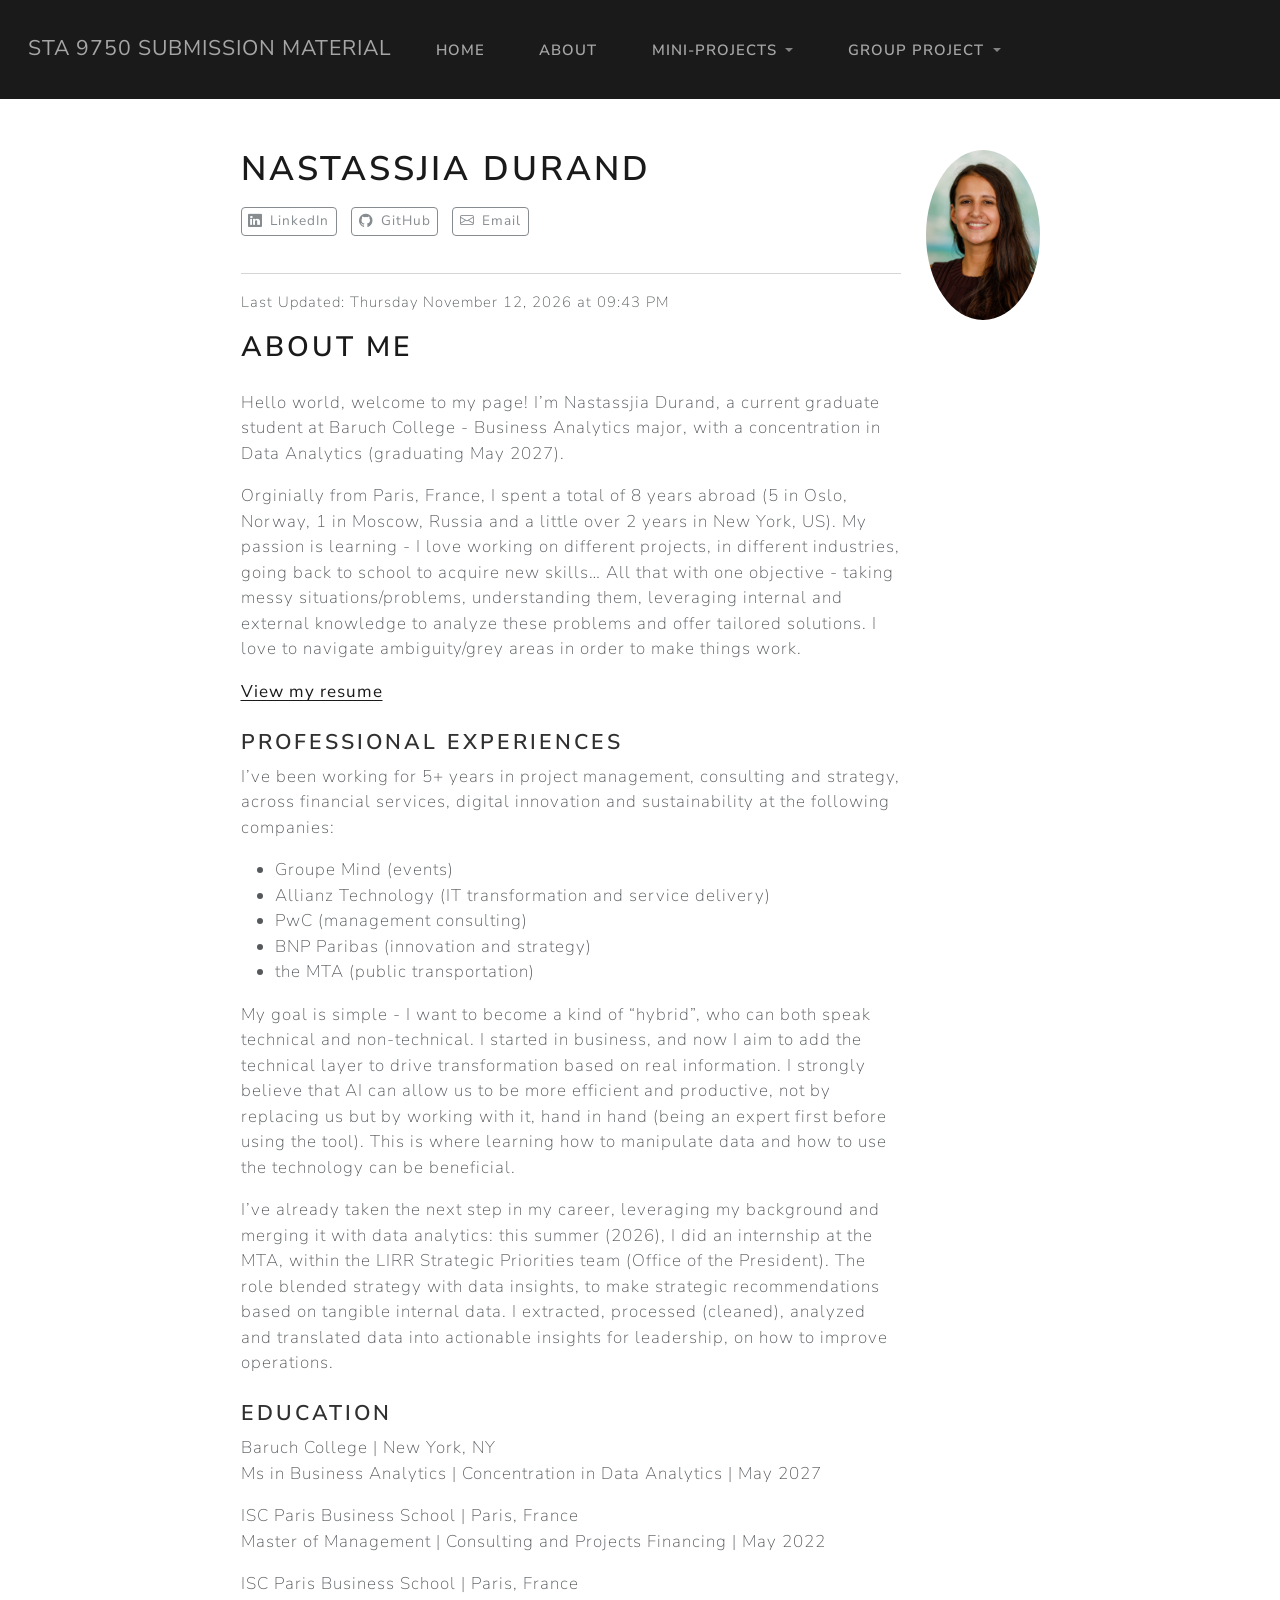
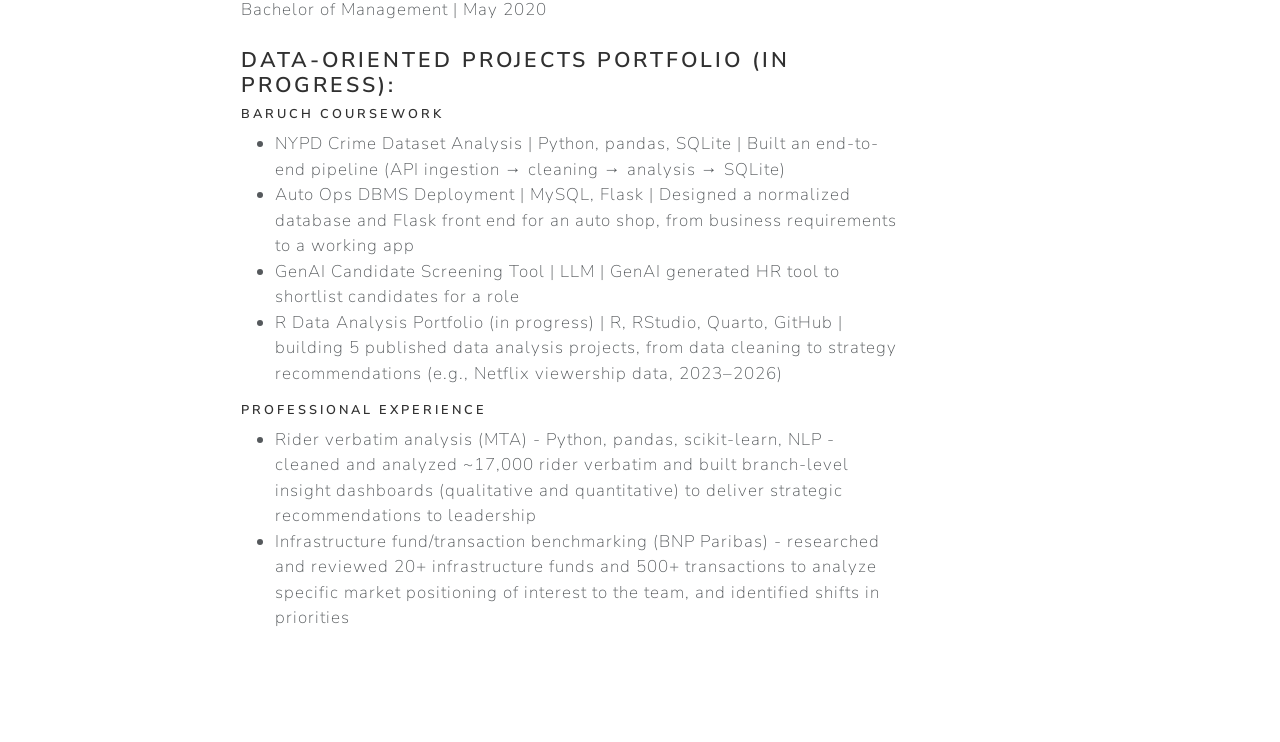
==== commit dfb423d2: "Pages update with rendering" ====
--- a/docs/about.html
+++ b/docs/about.html
@@ -128,6 +128,17 @@
   </li>  
     </ul>
   </li>
+  <li class="nav-item dropdown ">
+    <a class="nav-link dropdown-toggle" href="#" id="nav-menu-group-project" role="link" data-bs-toggle="dropdown" aria-expanded="false">
+ <span class="menu-text">Group Project</span>
+    </a>
+    <ul class="dropdown-menu" aria-labelledby="nav-menu-group-project">    
+        <li>
+    <a class="dropdown-item" href="./individual_report.html">
+ <span class="dropdown-text">Individual Report</span></a>
+  </li>  
+    </ul>
+  </li>
 </ul>
           </div> <!-- /navcollapse -->
             <div class="quarto-navbar-tools">
@@ -167,13 +178,13 @@
       <div class="about-contents"><main class="content" id="quarto-document-content">
 <hr>
 <div class="small">
-<p>Last Updated: Wednesday November 04, 2026 at 08:20 PM</p>
+<p>Last Updated: Thursday November 12, 2026 at 09:43 PM</p>
 </div>
 <section id="about-me" class="level2" style="text-align: left">
 <h2 data-anchor-id="about-me">About me</h2>
 <p>Hello world, welcome to my page! I’m Nastassjia Durand, a current graduate student at Baruch College - Business Analytics major, with a concentration in Data Analytics (graduating May 2027).</p>
 <p>Orginially from Paris, France, I spent a total of 8 years abroad (5 in Oslo, Norway, 1 in Moscow, Russia and a little over 2 years in New York, US). My passion is learning - I love working on different projects, in different industries, going back to school to acquire new skills… All that with one objective - taking messy situations/problems, understanding them, leveraging internal and external knowledge to analyze these problems and offer tailored solutions. I love to navigate ambiguity/grey areas in order to make things work.</p>
-<p><a href="https://drive.google.com/file/d/1dnv0r7P2SC_PIpQ0gcT9UW98lH2Nr4CN/view?usp=sharing">View my resume</a></p>
+<p><a href="https://drive.google.com/drive/folders/1_QWOZWd8-e2n3MD7C8hbzX3fHJqfcHhZ?usp=sharing">View my resume</a></p>
 <section id="professional-experiences" class="level4">
 <h4 data-anchor-id="professional-experiences">Professional experiences</h4>
 <p>I’ve been working for 5+ years in project management, consulting and strategy, across financial services, digital innovation and sustainability at the following companies:</p>
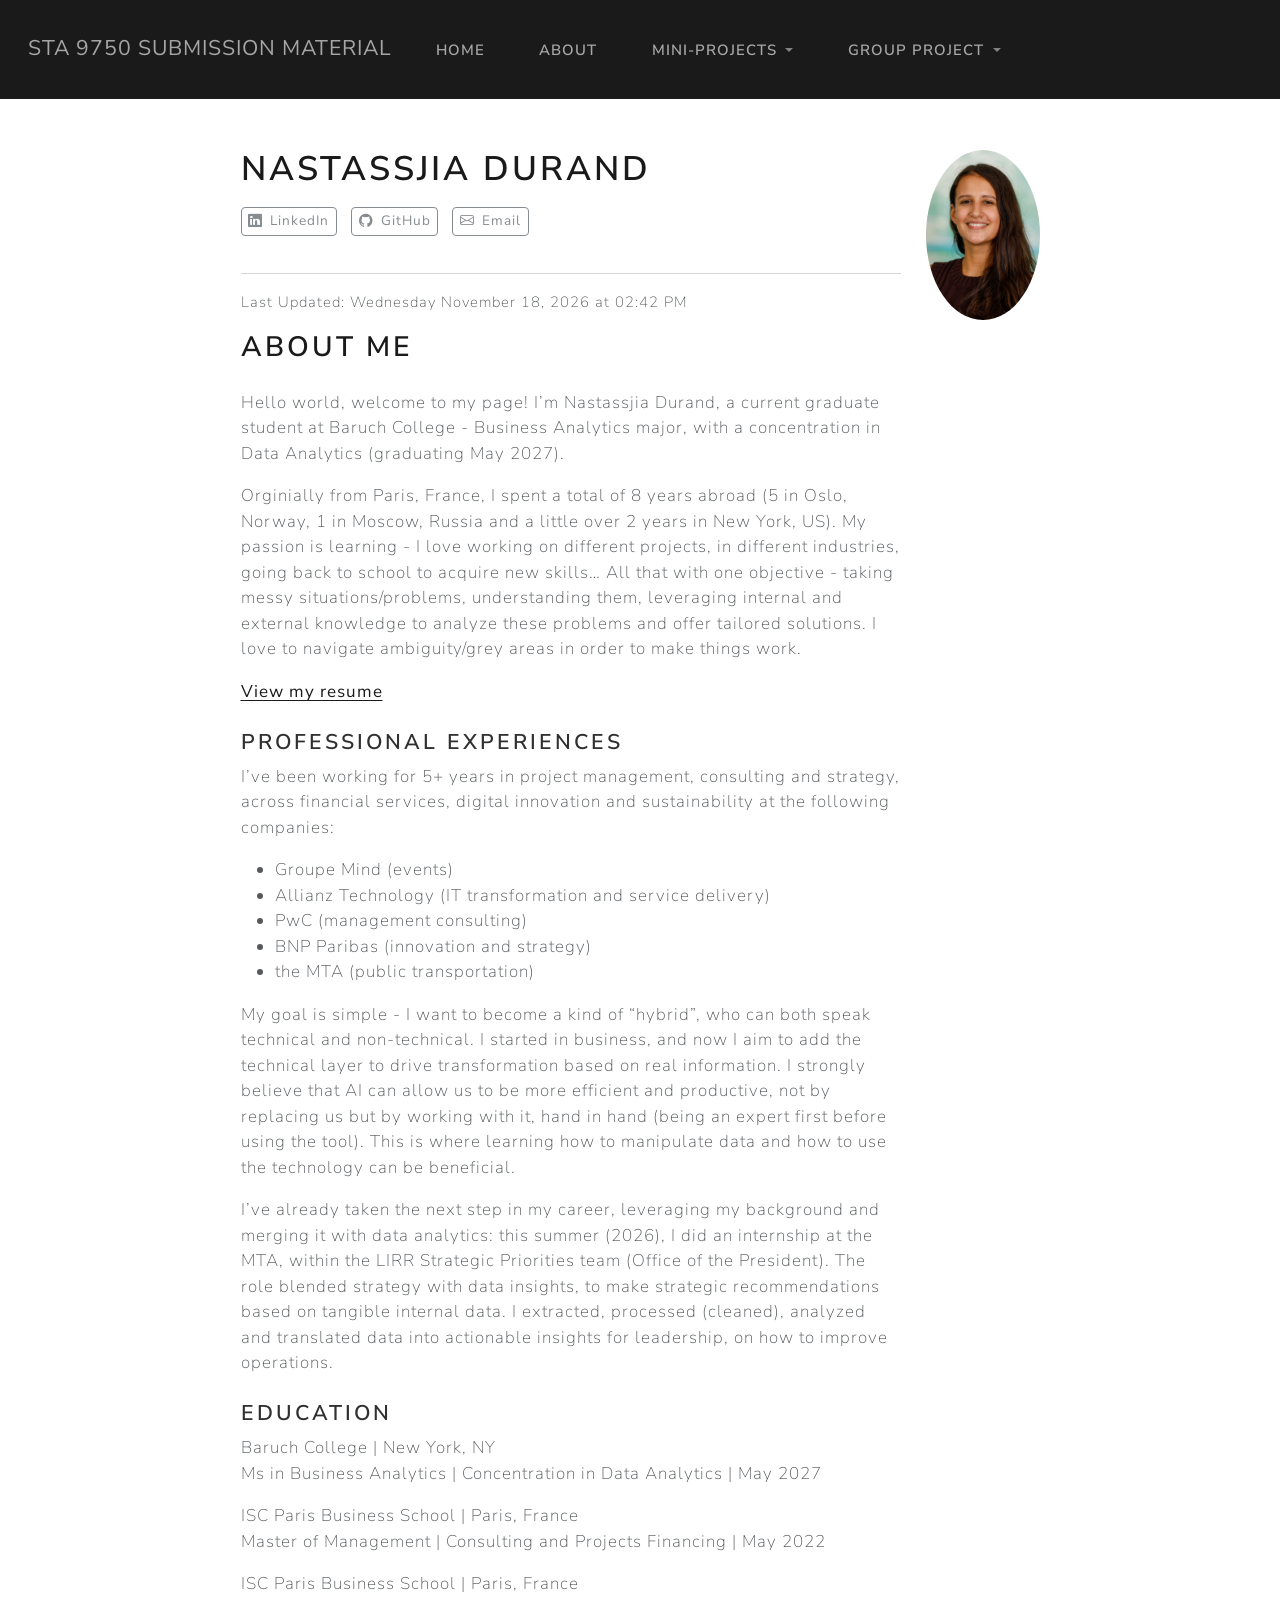
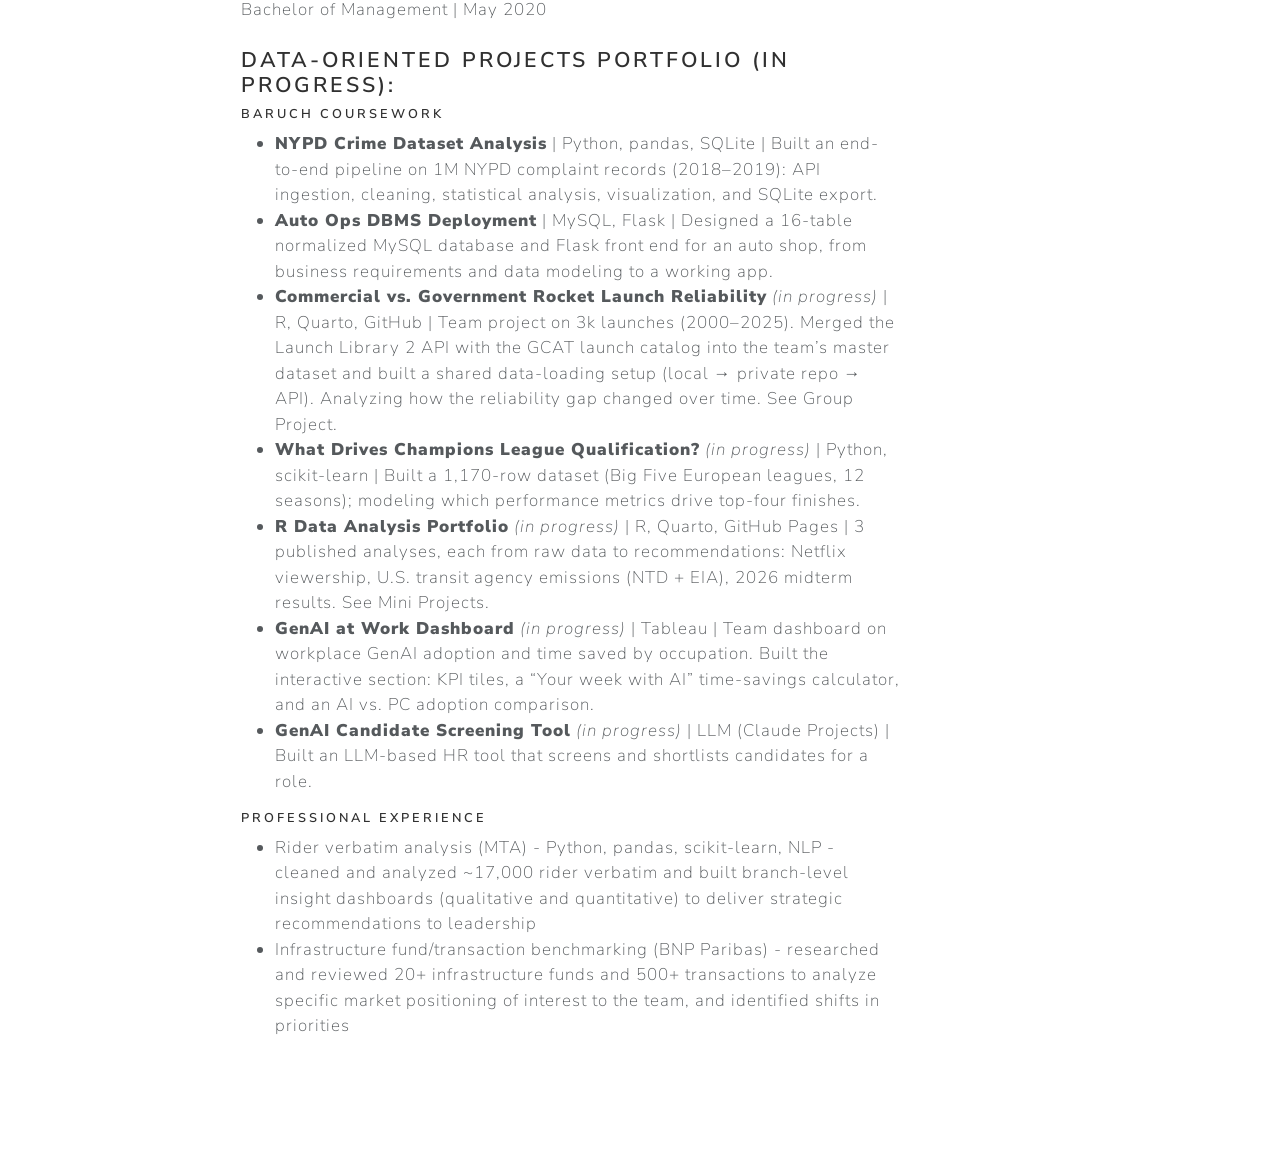
==== commit aa1264fb: "About page update" ====
--- a/docs/about.html
+++ b/docs/about.html
@@ -178,7 +178,7 @@
       <div class="about-contents"><main class="content" id="quarto-document-content">
 <hr>
 <div class="small">
-<p>Last Updated: Thursday November 12, 2026 at 09:43 PM</p>
+<p>Last Updated: Wednesday November 18, 2026 at 02:42 PM</p>
 </div>
 <section id="about-me" class="level2" style="text-align: left">
 <h2 data-anchor-id="about-me">About me</h2>
@@ -217,13 +217,20 @@
 <section id="baruch-coursework" class="level6">
 <h6 data-anchor-id="baruch-coursework">Baruch Coursework</h6>
 <ul>
-<li>NYPD Crime Dataset Analysis | Python, pandas, SQLite | Built an end-to-end pipeline (API ingestion → cleaning → analysis → SQLite)<br>
-</li>
-<li>Auto Ops DBMS Deployment | MySQL, Flask | Designed a normalized database and Flask front end for an auto shop, from business requirements to a working app<br>
-</li>
-<li>GenAI Candidate Screening Tool | LLM | GenAI generated HR tool to shortlist candidates for a role<br>
-</li>
-<li>R Data Analysis Portfolio (in progress) | R, RStudio, Quarto, GitHub | building 5 published data analysis projects, from data cleaning to strategy recommendations (e.g., Netflix viewership data, 2023–2026)</li>
+<li><strong>NYPD Crime Dataset Analysis</strong> | Python, pandas, SQLite | Built an end-to-end pipeline on 1M NYPD complaint records (2018–2019): API ingestion, cleaning, statistical analysis, visualization, and SQLite export.<br>
+</li>
+<li><strong>Auto Ops DBMS Deployment</strong> | MySQL, Flask | Designed a 16-table normalized MySQL database and Flask front end for an auto shop, from business requirements and data modeling to a working app.<br>
+</li>
+<li><strong>Commercial vs.&nbsp;Government Rocket Launch Reliability</strong> <em>(in progress)</em> | R, Quarto, GitHub | Team project on 3k launches (2000–2025). Merged the Launch Library 2 API with the GCAT launch catalog into the team’s master dataset and built a shared data-loading setup (local → private repo → API). Analyzing how the reliability gap changed over time. See Group Project.<br>
+</li>
+<li><strong>What Drives Champions League Qualification?</strong> <em>(in progress)</em> | Python, scikit-learn | Built a 1,170-row dataset (Big Five European leagues, 12 seasons); modeling which performance metrics drive top-four finishes.<br>
+</li>
+<li><strong>R Data Analysis Portfolio</strong> <em>(in progress)</em> | R, Quarto, GitHub Pages | 3 published analyses, each from raw data to recommendations: Netflix viewership, U.S. transit agency emissions (NTD + EIA), 2026 midterm results. See Mini Projects.<br>
+</li>
+<li><strong>GenAI at Work Dashboard</strong> <em>(in progress)</em> | Tableau | Team dashboard on workplace GenAI adoption and time saved by occupation. Built the interactive section: KPI tiles, a “Your week with AI” time-savings calculator, and an AI vs.&nbsp;PC adoption comparison.<br>
+</li>
+<li><strong>GenAI Candidate Screening Tool</strong> <em>(in progress)</em> | LLM (Claude Projects) | Built an LLM-based HR tool that screens and shortlists candidates for a role.<br>
+</li>
 </ul>
 </section>
 <section id="professional-experience" class="level6">
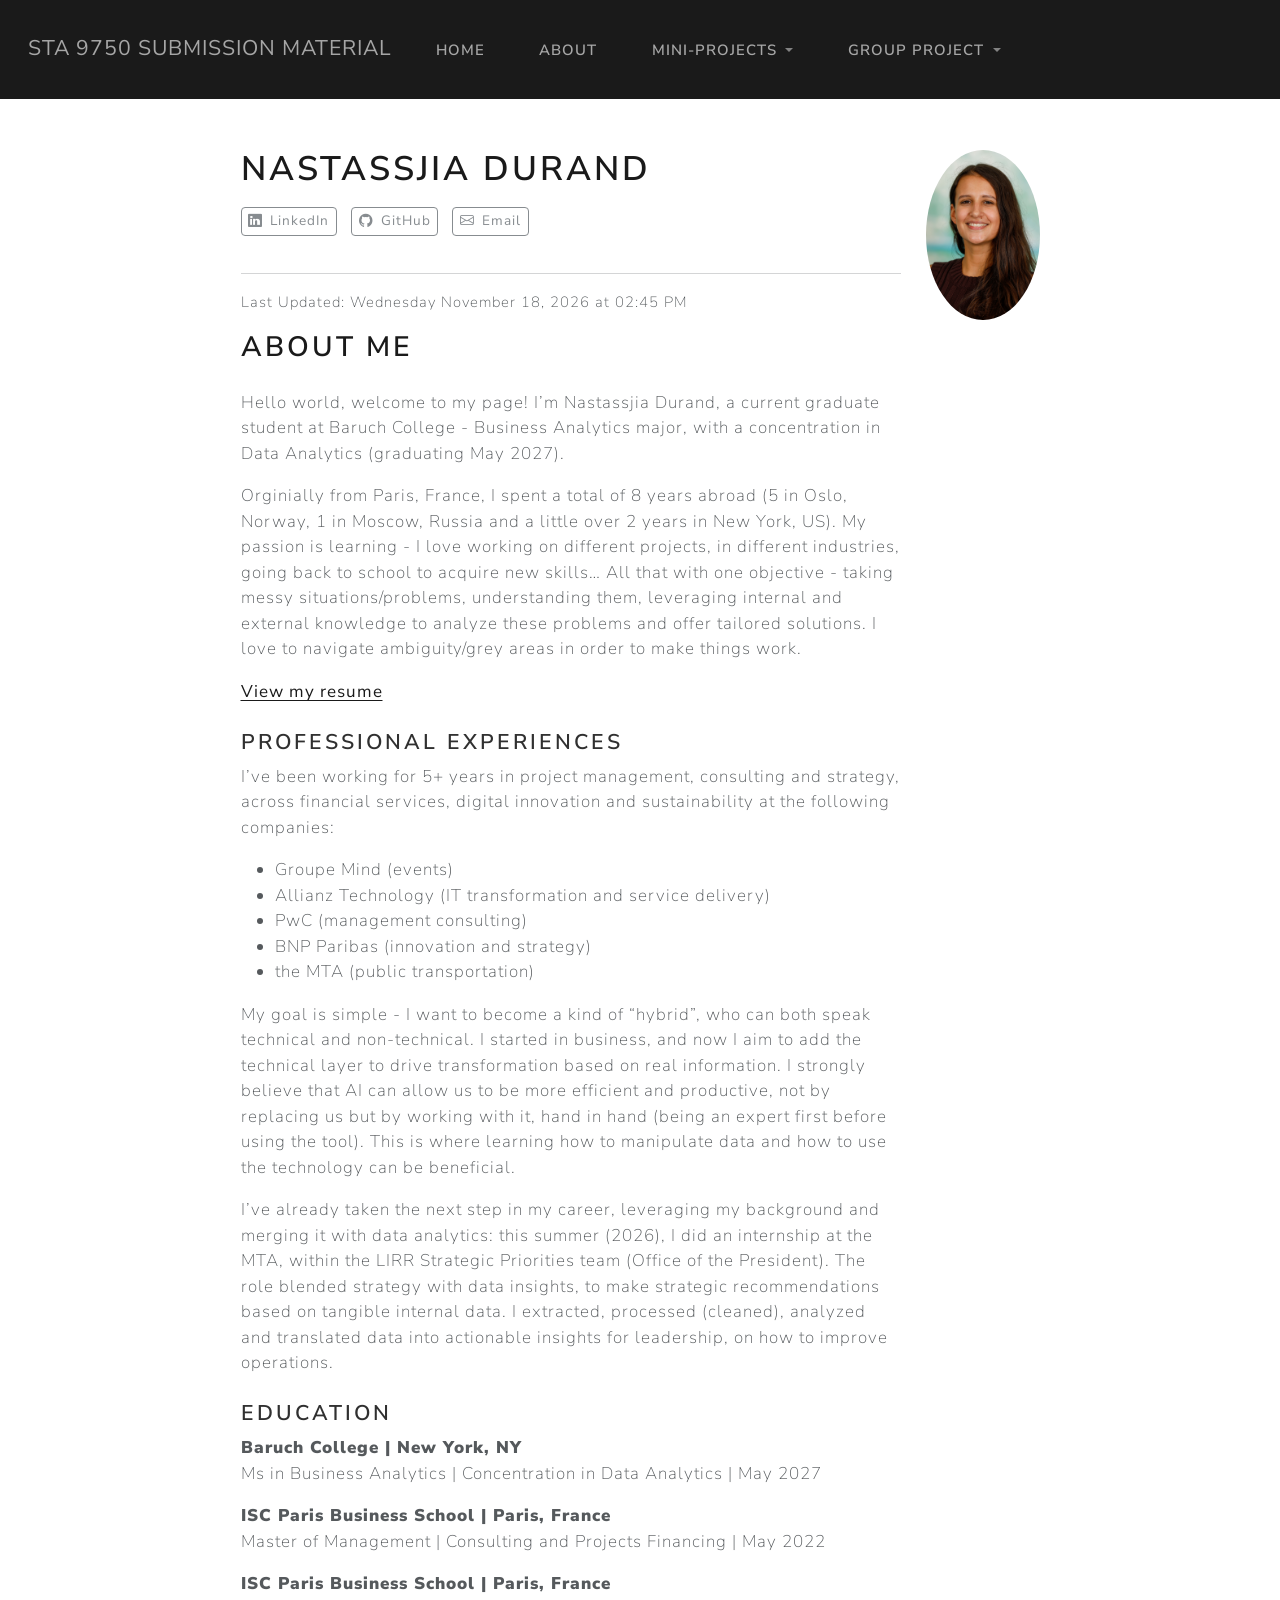
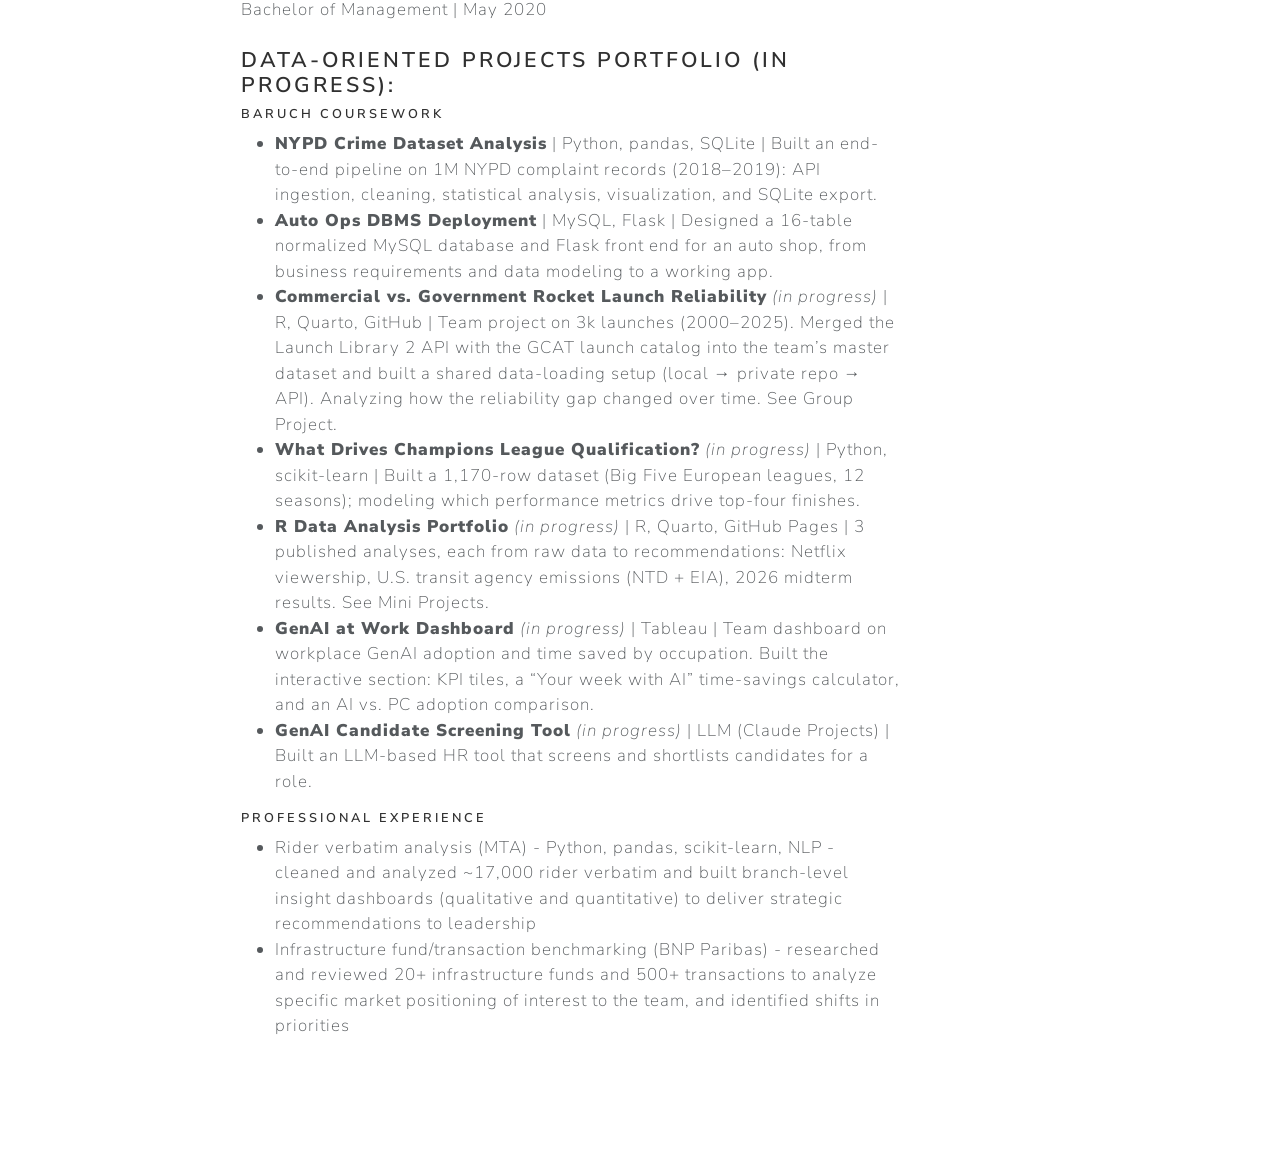
==== commit ec15123e: "Bold addition in about" ====
--- a/docs/about.html
+++ b/docs/about.html
@@ -178,7 +178,7 @@
       <div class="about-contents"><main class="content" id="quarto-document-content">
 <hr>
 <div class="small">
-<p>Last Updated: Wednesday November 18, 2026 at 02:42 PM</p>
+<p>Last Updated: Wednesday November 18, 2026 at 02:45 PM</p>
 </div>
 <section id="about-me" class="level2" style="text-align: left">
 <h2 data-anchor-id="about-me">About me</h2>
@@ -205,11 +205,11 @@
 </section>
 <section id="education" class="level4">
 <h4 data-anchor-id="education">Education</h4>
-<p>Baruch College | New York, NY<br>
+<p><strong>Baruch College | New York, NY</strong><br>
 Ms in Business Analytics | Concentration in Data Analytics | May 2027</p>
-<p>ISC Paris Business School | Paris, France<br>
+<p><strong>ISC Paris Business School | Paris, France</strong><br>
 Master of Management | Consulting and Projects Financing | May 2022</p>
-<p>ISC Paris Business School | Paris, France<br>
+<p><strong>ISC Paris Business School | Paris, France</strong><br>
 Bachelor of Management | May 2020</p>
 </section>
 <section id="data-oriented-projects-portfolio-in-progress" class="level4">
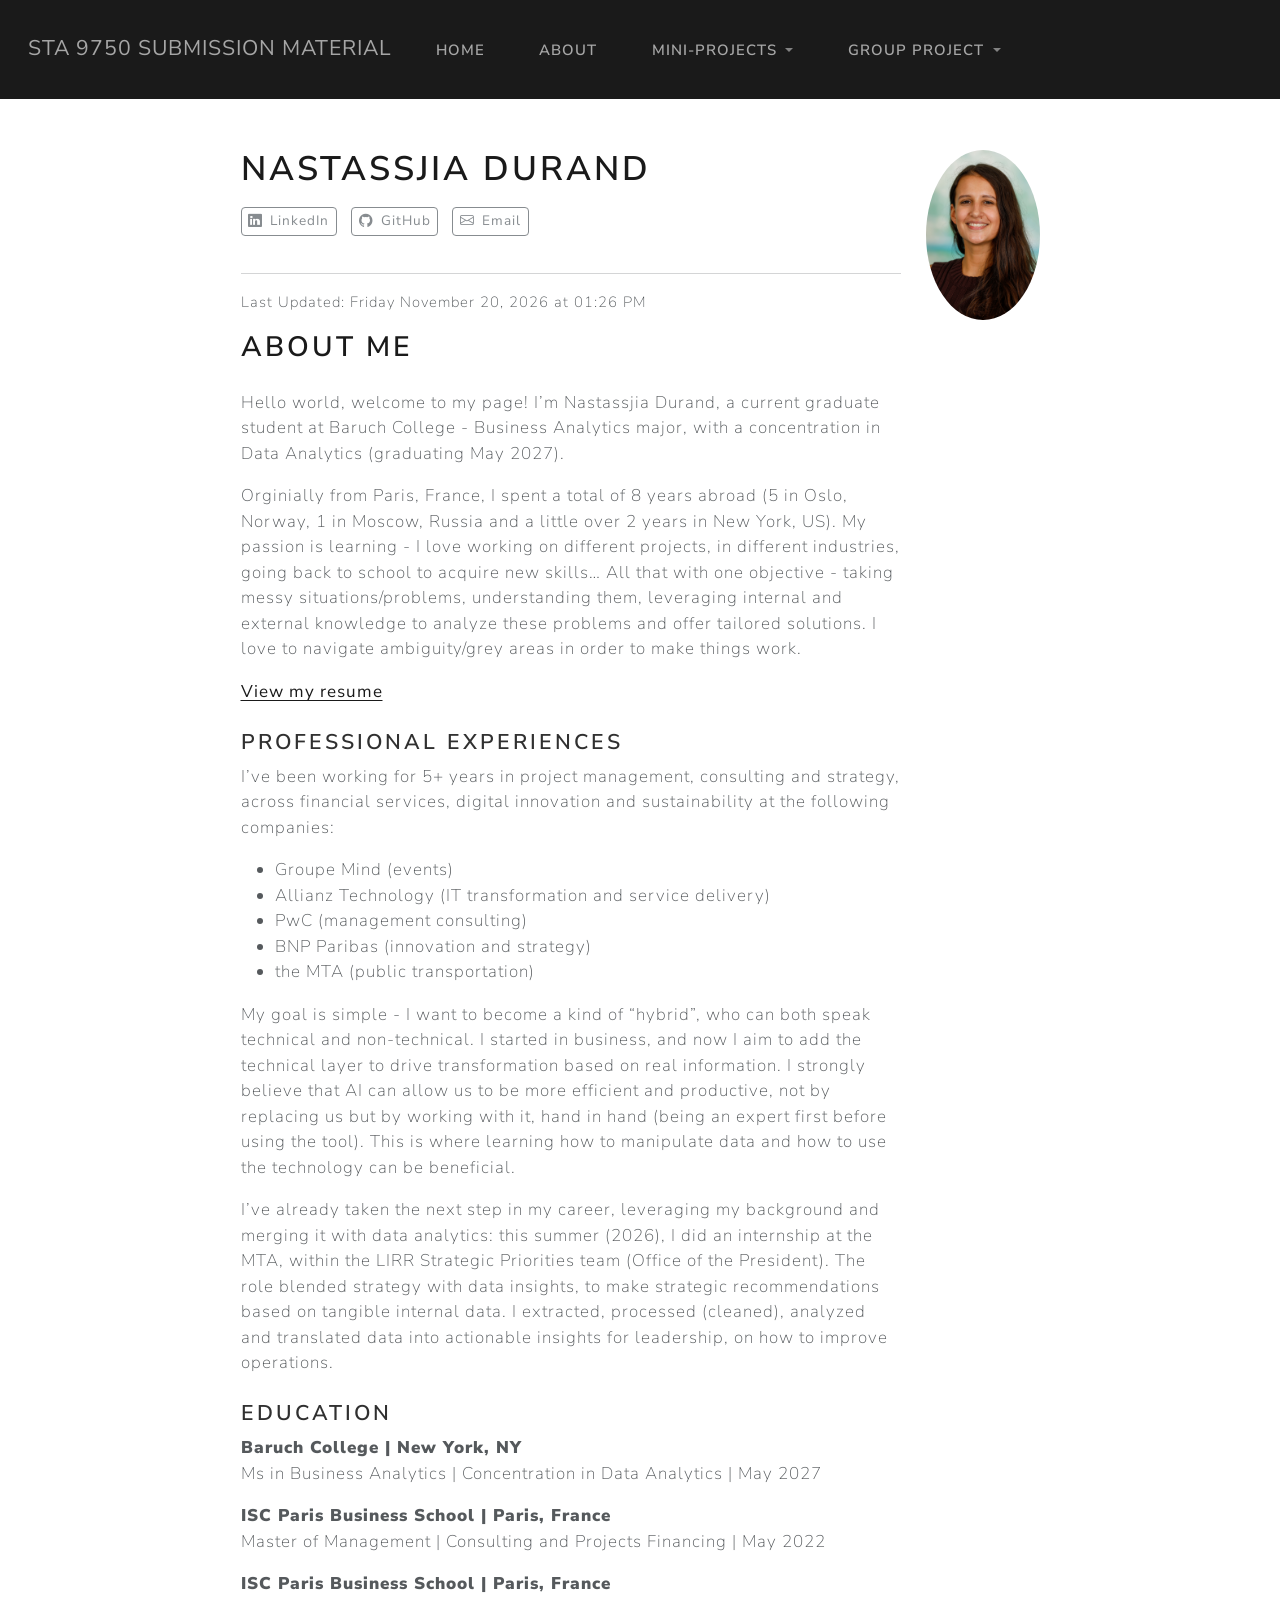
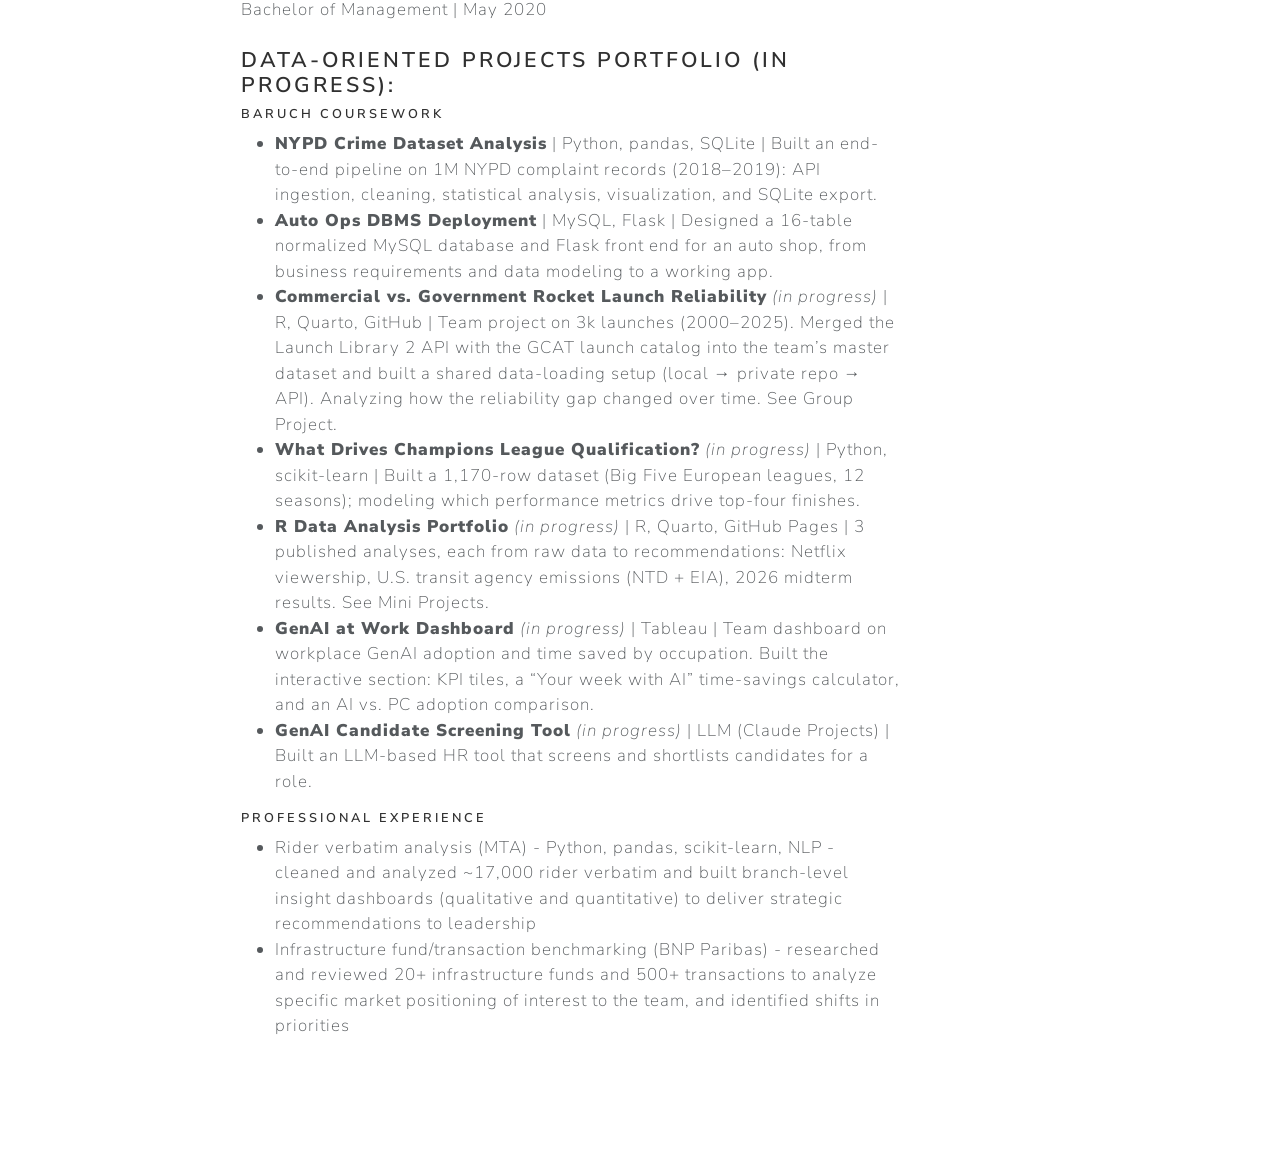
==== commit d64bb292: "About update page" ====
--- a/docs/about.html
+++ b/docs/about.html
@@ -178,13 +178,13 @@
       <div class="about-contents"><main class="content" id="quarto-document-content">
 <hr>
 <div class="small">
-<p>Last Updated: Wednesday November 18, 2026 at 02:45 PM</p>
+<p>Last Updated: Friday November 20, 2026 at 01:26 PM</p>
 </div>
 <section id="about-me" class="level2" style="text-align: left">
 <h2 data-anchor-id="about-me">About me</h2>
 <p>Hello world, welcome to my page! I’m Nastassjia Durand, a current graduate student at Baruch College - Business Analytics major, with a concentration in Data Analytics (graduating May 2027).</p>
 <p>Orginially from Paris, France, I spent a total of 8 years abroad (5 in Oslo, Norway, 1 in Moscow, Russia and a little over 2 years in New York, US). My passion is learning - I love working on different projects, in different industries, going back to school to acquire new skills… All that with one objective - taking messy situations/problems, understanding them, leveraging internal and external knowledge to analyze these problems and offer tailored solutions. I love to navigate ambiguity/grey areas in order to make things work.</p>
-<p><a href="https://drive.google.com/drive/folders/1_QWOZWd8-e2n3MD7C8hbzX3fHJqfcHhZ?usp=sharing">View my resume</a></p>
+<p><a href="https://drive.google.com/file/d/1kHyO8bsGBoVPsHCf8LeLtHCpUeYHT6xl/view?usp=sharing">View my resume</a></p>
 <section id="professional-experiences" class="level4">
 <h4 data-anchor-id="professional-experiences">Professional experiences</h4>
 <p>I’ve been working for 5+ years in project management, consulting and strategy, across financial services, digital innovation and sustainability at the following companies:</p>
